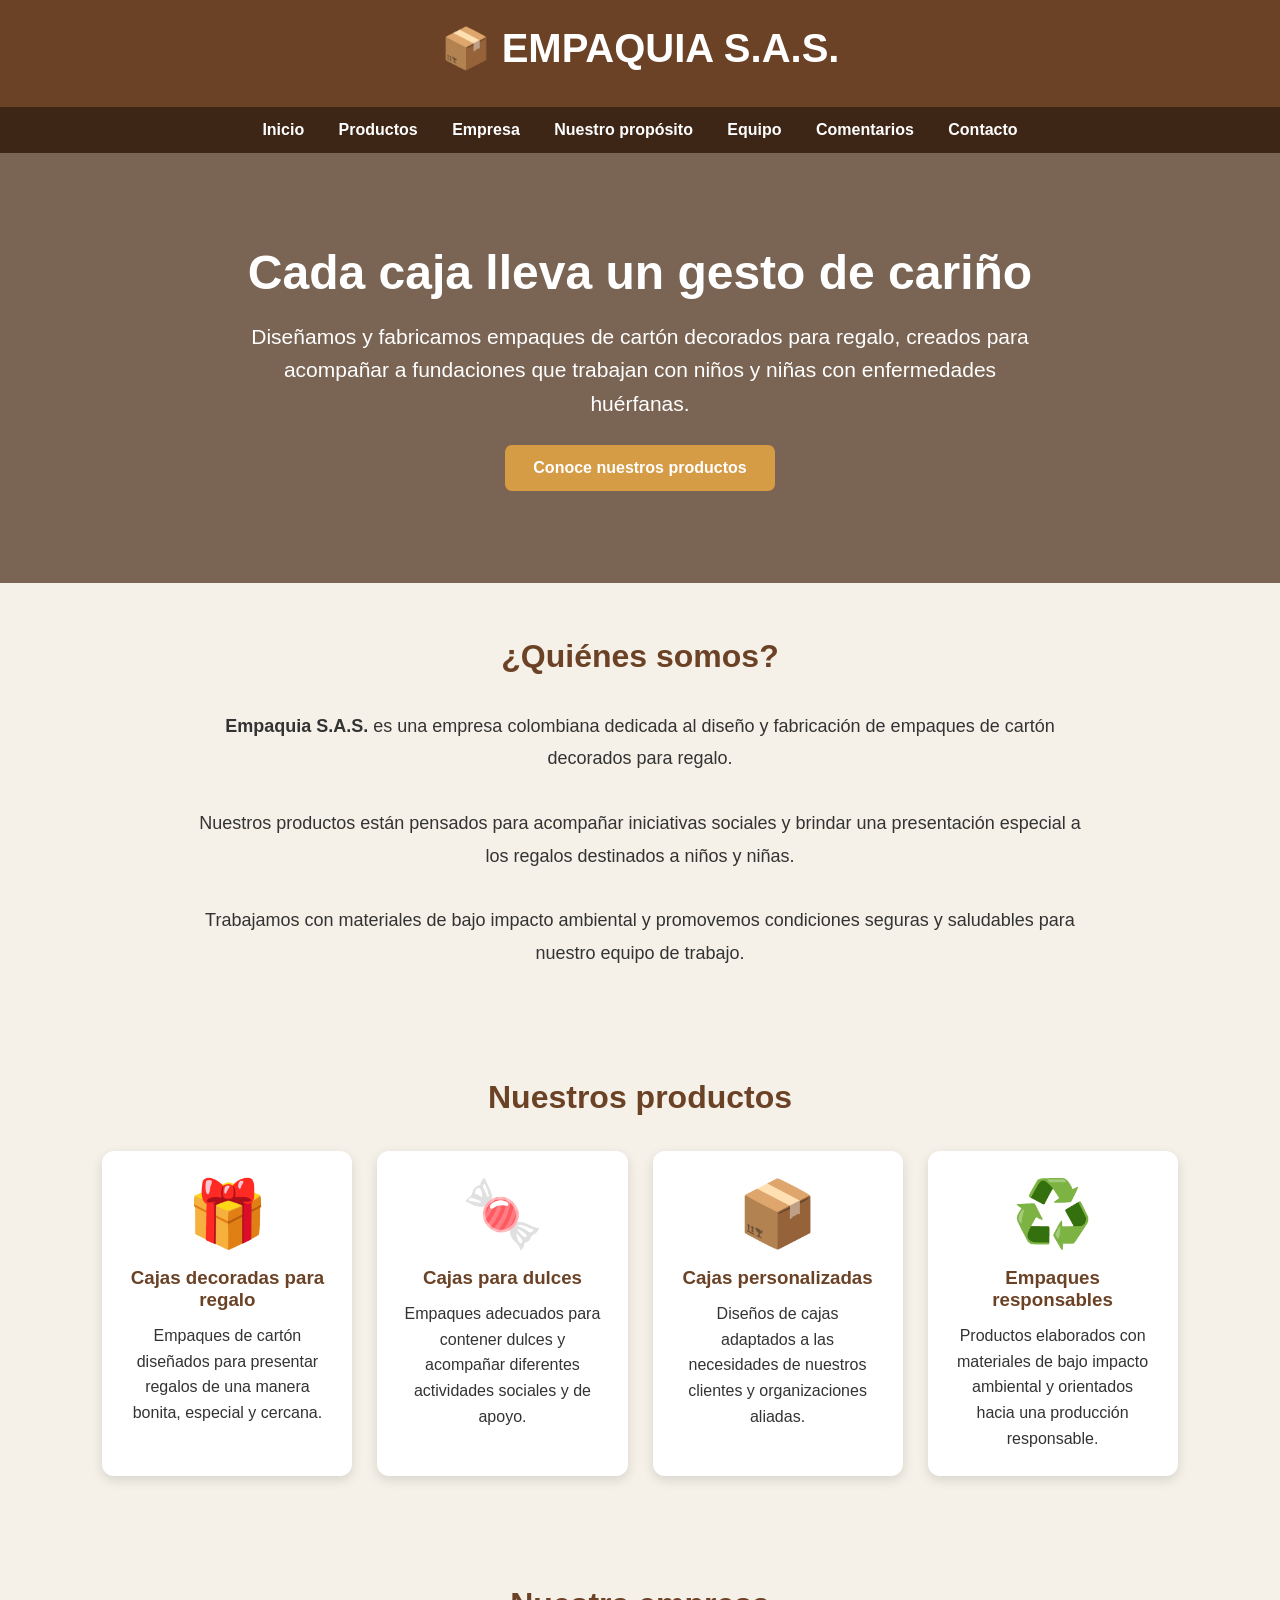
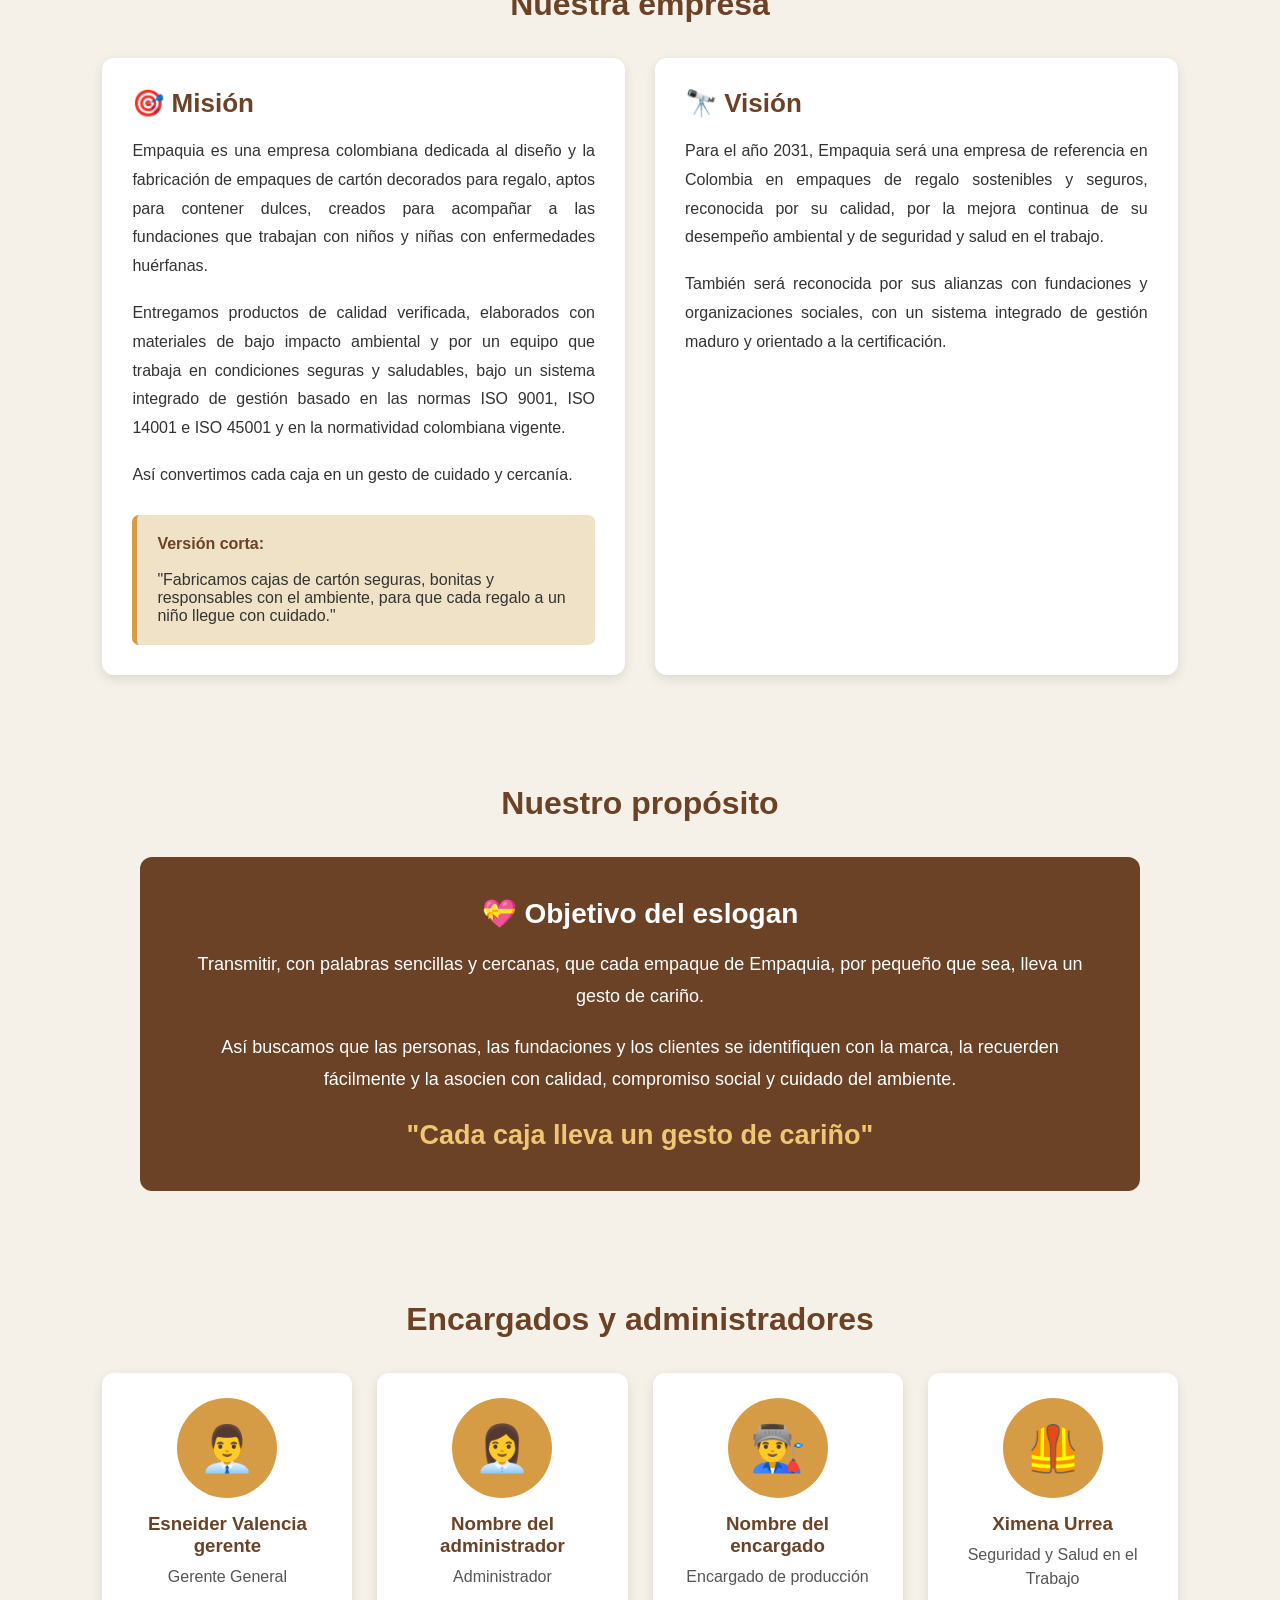
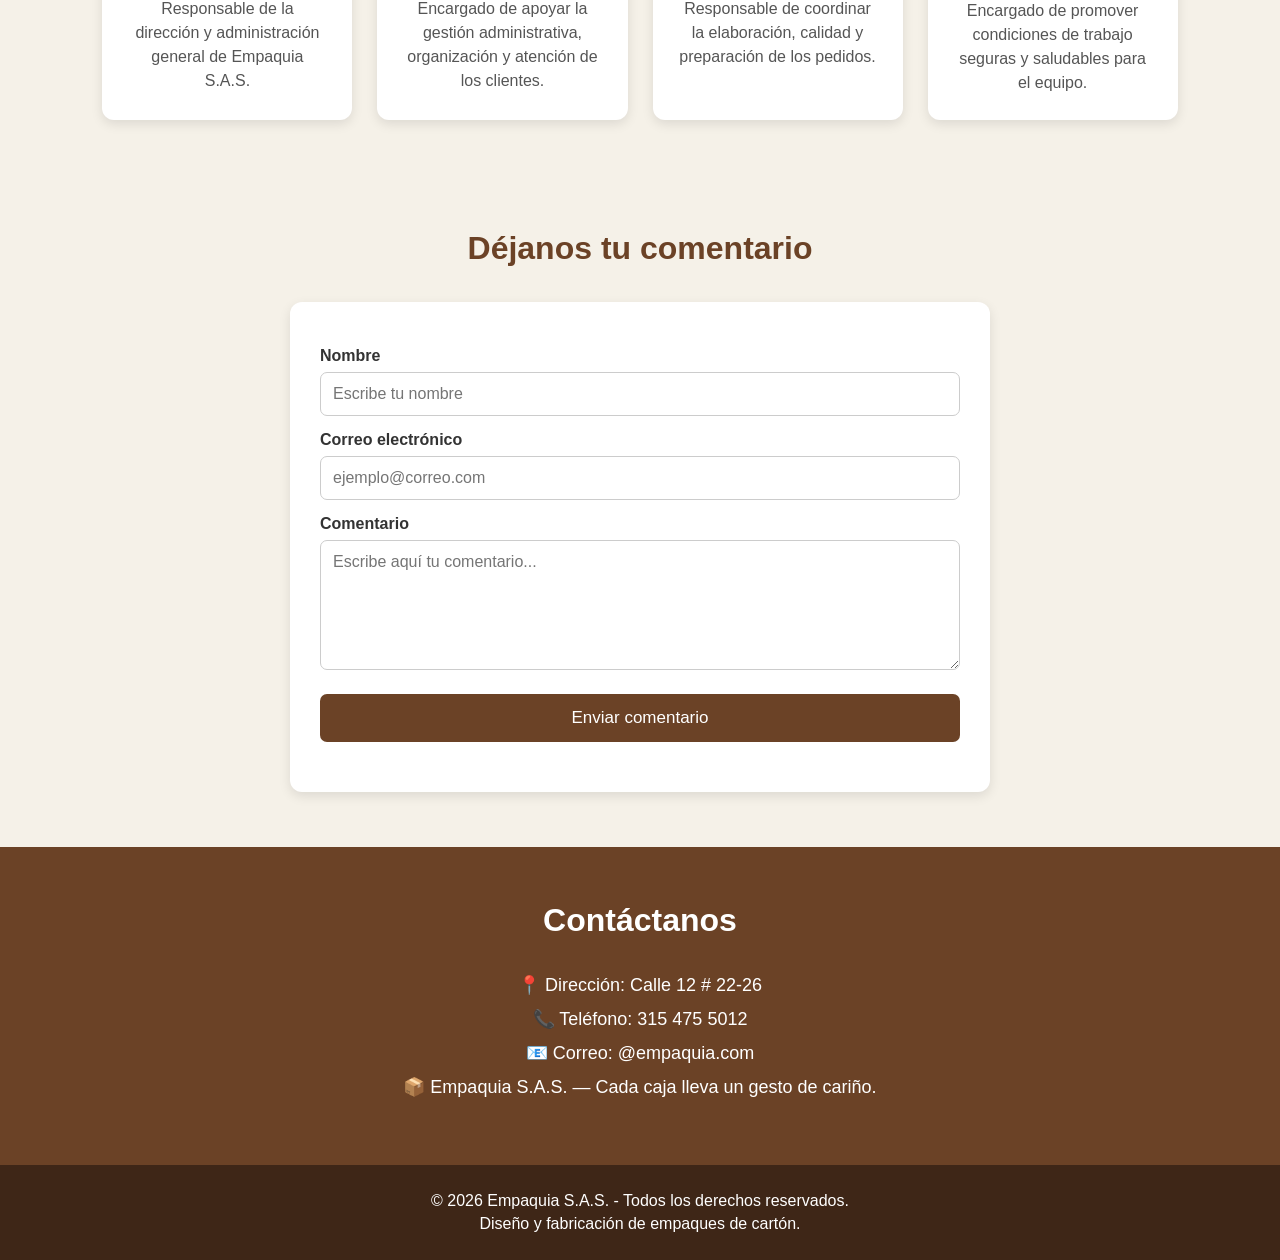
==== index.html @ acd34035 "Update index.html" ====
<!DOCTYPE html>
<html lang="es">

<head>
    <meta charset="UTF-8">
    <meta name="viewport" content="width=device-width, initial-scale=1.0">
    <title>Empaquia S.A.S. | Cajas de Cartón</title>
    <link rel="stylesheet" href="styles.css">
</head>


<body>
    <header>

        <h1>📦 EMPAQUIA S.A.S.</h1>

        <p>
            
        </p>

    </header>

    <nav>

        <a href="#inicio">Inicio</a>

        <a href="#productos">Productos</a>

        <a href="#empresa">Empresa</a>

        <a href="#eslogan">Nuestro propósito</a>

        <a href="#personal">Equipo</a>

        <a href="#comentarios">Comentarios</a>

        <a href="#contacto">Contacto</a>

    </nav>

    <section class="banner" id="inicio">

        <div>

            <h2>
                Cada caja lleva un gesto de cariño
            </h2>

            <p>
                Diseñamos y fabricamos empaques de cartón
                decorados para regalo, creados para acompañar
                a fundaciones que trabajan con niños y niñas
                con enfermedades huérfanas.
            </p>

            <a href="#productos" class="boton">
                Conoce nuestros productos
            </a>

        </div>

    </section>


    <section>

        <h2>¿Quiénes somos?</h2>

        <div class="presentacion">

            <p>
                <strong>Empaquia S.A.S.</strong> es una empresa
                colombiana dedicada al diseño y fabricación de
                empaques de cartón decorados para regalo.
            </p>

            <br>

            <p>
                Nuestros productos están pensados para acompañar
                iniciativas sociales y brindar una presentación
                especial a los regalos destinados a niños y niñas.
            </p>

            <br>

            <p>
                Trabajamos con materiales de bajo impacto ambiental
                y promovemos condiciones seguras y saludables para
                nuestro equipo de trabajo.
            </p>

        </div>

    </section>


    <section id="productos">

        <h2>Nuestros productos</h2>

        <div class="productos">


            <div class="producto">

                <div class="icono">🎁</div>

                <h3>
                    Cajas decoradas para regalo
                </h3>

                <p>
                    Empaques de cartón diseñados para presentar
                    regalos de una manera bonita, especial y cercana.
                </p>

            </div>


            <div class="producto">

                <div class="icono">🍬</div>

                <h3>
                    Cajas para dulces
                </h3>

                <p>
                    Empaques adecuados para contener dulces
                    y acompañar diferentes actividades sociales
                    y de apoyo.
                </p>

            </div>


            <div class="producto">

                <div class="icono">📦</div>

                <h3>
                    Cajas personalizadas
                </h3>

                <p>
                    Diseños de cajas adaptados a las necesidades
                    de nuestros clientes y organizaciones aliadas.
                </p>

            </div>


            <div class="producto">

                <div class="icono">♻️</div>

                <h3>
                    Empaques responsables
                </h3>

                <p>
                    Productos elaborados con materiales de bajo
                    impacto ambiental y orientados hacia una
                    producción responsable.
                </p>

            </div>


        </div>

    </section>


    <section id="empresa">

        <h2>
            Nuestra empresa
        </h2>


        <div class="empresa">


            <!-- MISIÓN -->

            <div class="tarjeta">

                <h3>
                    🎯 Misión
                </h3>

                <p>
                    Empaquia es una empresa colombiana dedicada al
                    diseño y la fabricación de empaques de cartón
                    decorados para regalo, aptos para contener dulces,
                    creados para acompañar a las fundaciones que
                    trabajan con niños y niñas con enfermedades
                    huérfanas.
                </p>

                <br>

                <p>
                    Entregamos productos de calidad verificada,
                    elaborados con materiales de bajo impacto ambiental
                    y por un equipo que trabaja en condiciones seguras
                    y saludables, bajo un sistema integrado de gestión
                    basado en las normas ISO 9001, ISO 14001 e ISO 45001
                    y en la normatividad colombiana vigente.
                </p>

                <br>

                <p>
                    Así convertimos cada caja en un gesto de cuidado
                    y cercanía.
                </p>


                <div class="mision-corta">

                    <strong>
                        Versión corta:
                    </strong>

                    <br><br>

                    "Fabricamos cajas de cartón seguras, bonitas y
                    responsables con el ambiente, para que cada regalo
                    a un niño llegue con cuidado."

                </div>

            </div>


            <!-- VISIÓN -->

            <div class="tarjeta">

                <h3>
                    🔭 Visión
                </h3>

                <p>
                    Para el año 2031, Empaquia será una empresa de
                    referencia en Colombia en empaques de regalo
                    sostenibles y seguros, reconocida por su calidad,
                    por la mejora continua de su desempeño ambiental
                    y de seguridad y salud en el trabajo.
                </p>

                <br>

                <p>
                    También será reconocida por sus alianzas con
                    fundaciones y organizaciones sociales, con un
                    sistema integrado de gestión maduro y orientado
                    a la certificación.
                </p>

            </div>


        </div>

    </section>


    <section id="eslogan">

        <h2>
            Nuestro propósito
        </h2>

        <div class="eslogan">

            <h3>
                💝 Objetivo del eslogan
            </h3>

            <p>
                Transmitir, con palabras sencillas y cercanas,
                que cada empaque de Empaquia, por pequeño que sea,
                lleva un gesto de cariño.
            </p>

            <br>

            <p>
                Así buscamos que las personas, las fundaciones y
                los clientes se identifiquen con la marca, la
                recuerden fácilmente y la asocien con calidad,
                compromiso social y cuidado del ambiente.
            </p>

            <div class="frase-eslogan">

                "Cada caja lleva un gesto de cariño"

            </div>

        </div>

    </section>


    <section id="personal">

        <h2>
            Encargados y administradores
        </h2>

        <div class="personal">


            <div class="persona">

                <div class="foto">
                    👨‍💼
                </div>

                <h3>
                    Esneider Valencia gerente
                </h3>

                <p>
                    Gerente General
                </p>

                <p>
                    Responsable de la dirección y administración
                    general de Empaquia S.A.S.
                </p>

            </div>


            <div class="persona">

                <div class="foto">
                    👩‍💼
                </div>

                <h3>
                    Nombre del administrador
                </h3>

                <p>
                    Administrador
                </p>

                <p>
                    Encargado de apoyar la gestión administrativa,
                    organización y atención de los clientes.
                </p>

            </div>


            <div class="persona">

                <div class="foto">
                    👨‍🏭
                </div>

                <h3>
                    Nombre del encargado
                </h3>

                <p>
                    Encargado de producción
                </p>

                <p>
                    Responsable de coordinar la elaboración,
                    calidad y preparación de los pedidos.
                </p>

            </div>


            <div class="persona">

                <div class="foto">
                    🦺
                </div>

                <h3>
                    Ximena Urrea
                </h3>

                <p>
                    Seguridad y Salud en el Trabajo
                </p>

                <p>
                    Encargado de promover condiciones de trabajo
                    seguras y saludables para el equipo.
                </p>

            </div>


        </div>

    </section>


    <section id="comentarios">

        <h2>
            Déjanos tu comentario
        </h2>

        <div class="comentarios">

            <form id="formComentario">

                <label for="nombre">
                    Nombre
                </label>

                <input
                    type="text"
                    id="nombre"
                    placeholder="Escribe tu nombre"
                    required
                >


                <label for="correo">
                    Correo electrónico
                </label>

                <input
                    type="email"
                    id="correo"
                    placeholder="ejemplo@correo.com"
                    required
                >


                <label for="comentario">
                    Comentario
                </label>

                <textarea
                    id="comentario"
                    placeholder="Escribe aquí tu comentario..."
                    required
                ></textarea>


                <button type="submit">
                    Enviar comentario
                </button>


                <div id="mensaje"></div>

            </form>

        </div>

    </section>

    <section class="contacto" id="contacto">

        <h2>
            Contáctanos
        </h2>

        <p>
            📍 Dirección: Calle 12 # 22-26
        </p>

        <p>
            📞 Teléfono: 315 475 5012
        </p>

        <p>
            📧 Correo: @empaquia.com
        </p>

        <p>
            📦 Empaquia S.A.S. — Cada caja lleva un gesto de cariño.
        </p>

    </section>


    <footer>

        <p>
            © 2026 Empaquia S.A.S. - Todos los derechos reservados.
        </p>

        <p>
            Diseño y fabricación de empaques de cartón.
        </p>

    </footer>


    <script src="scripts.js">
    </script>

</body>

</html>
---- styles.css ----
* {
            margin: 0;
            padding: 0;
            box-sizing: border-box;
            font-family: Arial, sans-serif;
        }

        body {
            background-color: #f5f1e8;
            color: #333;
        }

        header {
            background-color: #6b4226;
            color: white;
            padding: 25px;
            text-align: center;
        }

        header h1 {
            font-size: 40px;
            margin-bottom: 10px;
        }

        header p {
            font-size: 18px;
        }

        nav {
            background-color: #3e2617;
            padding: 14px;
            text-align: center;
            position: sticky;
            top: 0;
            z-index: 10;
        }

        nav a {
            color: white;
            text-decoration: none;
            margin: 0 15px;
            font-weight: bold;
            transition: all 0.2s ease;
        }

        nav a:hover {
            color: #f0c674;
            transform: scale(1.1);
        }

        .banner {
            background: linear-gradient(
                rgba(70, 40, 20, 0.70),
                rgba(70, 40, 20, 0.70)
            ),
            url("https://images.unsplash.com/photo-1586528116311-ad8dd3c8310d?auto=format&fit=crop&w=1600&q=80");

            background-size: cover;
            background-position: center;

            min-height: 430px;

            display: flex;
            align-items: center;
            justify-content: center;

            text-align: center;
            color: white;
            padding: 30px;
        }

        .banner h2 {
            font-size: 48px;
            margin-bottom: 20px;
            color: white;
        }

        .banner p {
            font-size: 21px;
            max-width: 800px;
            margin: auto;
            line-height: 1.6;
        }

        .boton {
            display: inline-block;
            margin-top: 25px;
            padding: 14px 28px;
            background-color: #d69b45;
            color: white;
            text-decoration: none;
            border-radius: 7px;
            font-weight: bold;
            transition: transform 0.2s ease;
        }

        .boton:hover {
            background-color: #b67b2e;
            transform: scale(1.1);
        }

        section {
            padding: 55px 8%;
        }

        section h2 {
            text-align: center;
            color: #6b4226;
            font-size: 32px;
            margin-bottom: 35px;
        }

        .presentacion {
            text-align: center;
            max-width: 900px;
            margin: auto;
            line-height: 1.8;
            font-size: 18px;
        }

        /* PRODUCTOS */

        .productos {
            display: grid;
            grid-template-columns: repeat(auto-fit, minmax(230px, 1fr));
            gap: 25px;
        }

        .producto {
            background-color: white;
            padding: 25px;
            border-radius: 12px;
            text-align: center;
            box-shadow: 0 4px 12px rgba(0,0,0,0.12);
            transition: transform 0.3s ease;
        }

        .producto:hover {
            transform: scale(1.1);
        }

        .producto .icono {
            font-size: 65px;
            margin-bottom: 15px;
        }

        .producto h3 {
            color: #6b4226;
            margin-bottom: 12px;
        }

        .producto p {
            line-height: 1.6;
        }

        /* MISIÓN Y VISIÓN */

        .empresa {
            display: grid;
            grid-template-columns: 1fr 1fr;
            gap: 30px;
        }

        .tarjeta {
            background-color: white;
            padding: 30px;
            border-radius: 12px;
            box-shadow: 0 4px 12px rgba(0,0,0,0.10);
            transition: transform 0.3s ease;
        }

        .tarjeta:hover {
            transform: scale(1.05);
        }

        .tarjeta h3 {
            color: #6b4226;
            margin-bottom: 18px;
            font-size: 26px;
        }

        .tarjeta p {
            line-height: 1.8;
            text-align: justify;
        }

        .mision-corta {
            margin-top: 25px;
            background-color: #f0e2c6;
            padding: 20px;
            border-left: 5px solid #d69b45;
            border-radius: 7px;
        }

        .mision-corta strong {
            color: #6b4226;
        }

        /* OBJETIVO DEL ESLOGAN */

        .eslogan {
            background-color: #6b4226;
            color: white;
            padding: 40px;
            border-radius: 12px;
            max-width: 1000px;
            margin: auto;
            text-align: center;
        }

        .eslogan h3 {
            font-size: 28px;
            margin-bottom: 18px;
        }

        .eslogan p {
            line-height: 1.8;
            font-size: 18px;
        }

        .frase-eslogan {
            margin-top: 25px;
            font-size: 27px;
            font-weight: bold;
            color: #f0c674;
        }

        /* EQUIPO */

        .personal {
            display: grid;
            grid-template-columns: repeat(auto-fit, minmax(230px, 1fr));
            gap: 25px;
        }

        .persona {
            background-color: white;
            padding: 25px;
            text-align: center;
            border-radius: 12px;
            box-shadow: 0 4px 12px rgba(0,0,0,0.10);
            transition: transform 0.2s ease;
        }

        .persona:hover {
            transform: scale(1.1);
        }

        .foto {
            width: 100px;
            height: 100px;
            background-color: #d69b45;
            border-radius: 50%;
            margin: auto;

            display: flex;
            justify-content: center;
            align-items: center;

            font-size: 45px;
        }

        .persona h3 {
            margin-top: 15px;
            color: #6b4226;
        }

        .persona p {
            margin-top: 8px;
            color: #555;
            line-height: 1.5;
        }

        /* COMENTARIOS */

        .comentarios {
            max-width: 700px;
            margin: auto;
        }

        form {
            background-color: white;
            padding: 30px;
            border-radius: 12px;
            box-shadow: 0 4px 12px rgba(0,0,0,0.10);
        }

        label {
            display: block;
            margin-top: 15px;
            margin-bottom: 7px;
            font-weight: bold;
            cursor: pointer;
        }

        input,
        textarea {
            width: 100%;
            padding: 12px;

            border: 1px solid #ccc;
            border-radius: 7px;

            font-size: 16px;
        }

        textarea {
            height: 130px;
            resize: vertical;
        }

        button {
            margin-top: 20px;
            width: 100%;
            padding: 14px;

            border: none;
            border-radius: 7px;

            background-color: #6b4226;
            color: white;

            font-size: 17px;
            cursor: pointer;
        }

        button:hover {
            background-color: #3e2617;
        }

        #mensaje {
            margin-top: 20px;
            text-align: center;
            font-weight: bold;
            color: #497a32;
        }

        /* CONTACTO */

        .contacto {
            background-color: #6b4226;
            color: white;
            text-align: center;
        }

        .contacto h2 {
            color: white;
        }

        .contacto p {
            margin: 12px;
            font-size: 18px;
        }

        /* FOOTER */

        footer {
            background-color: #3e2617;
            color: white;
            text-align: center;
            padding: 22px;
        }

        footer p {
            margin: 5px;
        }

        /* CELULARES */

        @media (max-width: 700px) {

            header h1 {
                font-size: 30px;
            }

            .banner h2 {
                font-size: 34px;
            }

            .empresa {
                grid-template-columns: 1fr;
            }

            nav a {
                display: inline-block;
                margin: 7px;
            }

            /* nav a:hover {
                transform: scale(1.1);
            } */

            .frase-eslogan {
                font-size: 22px;
            }
        }
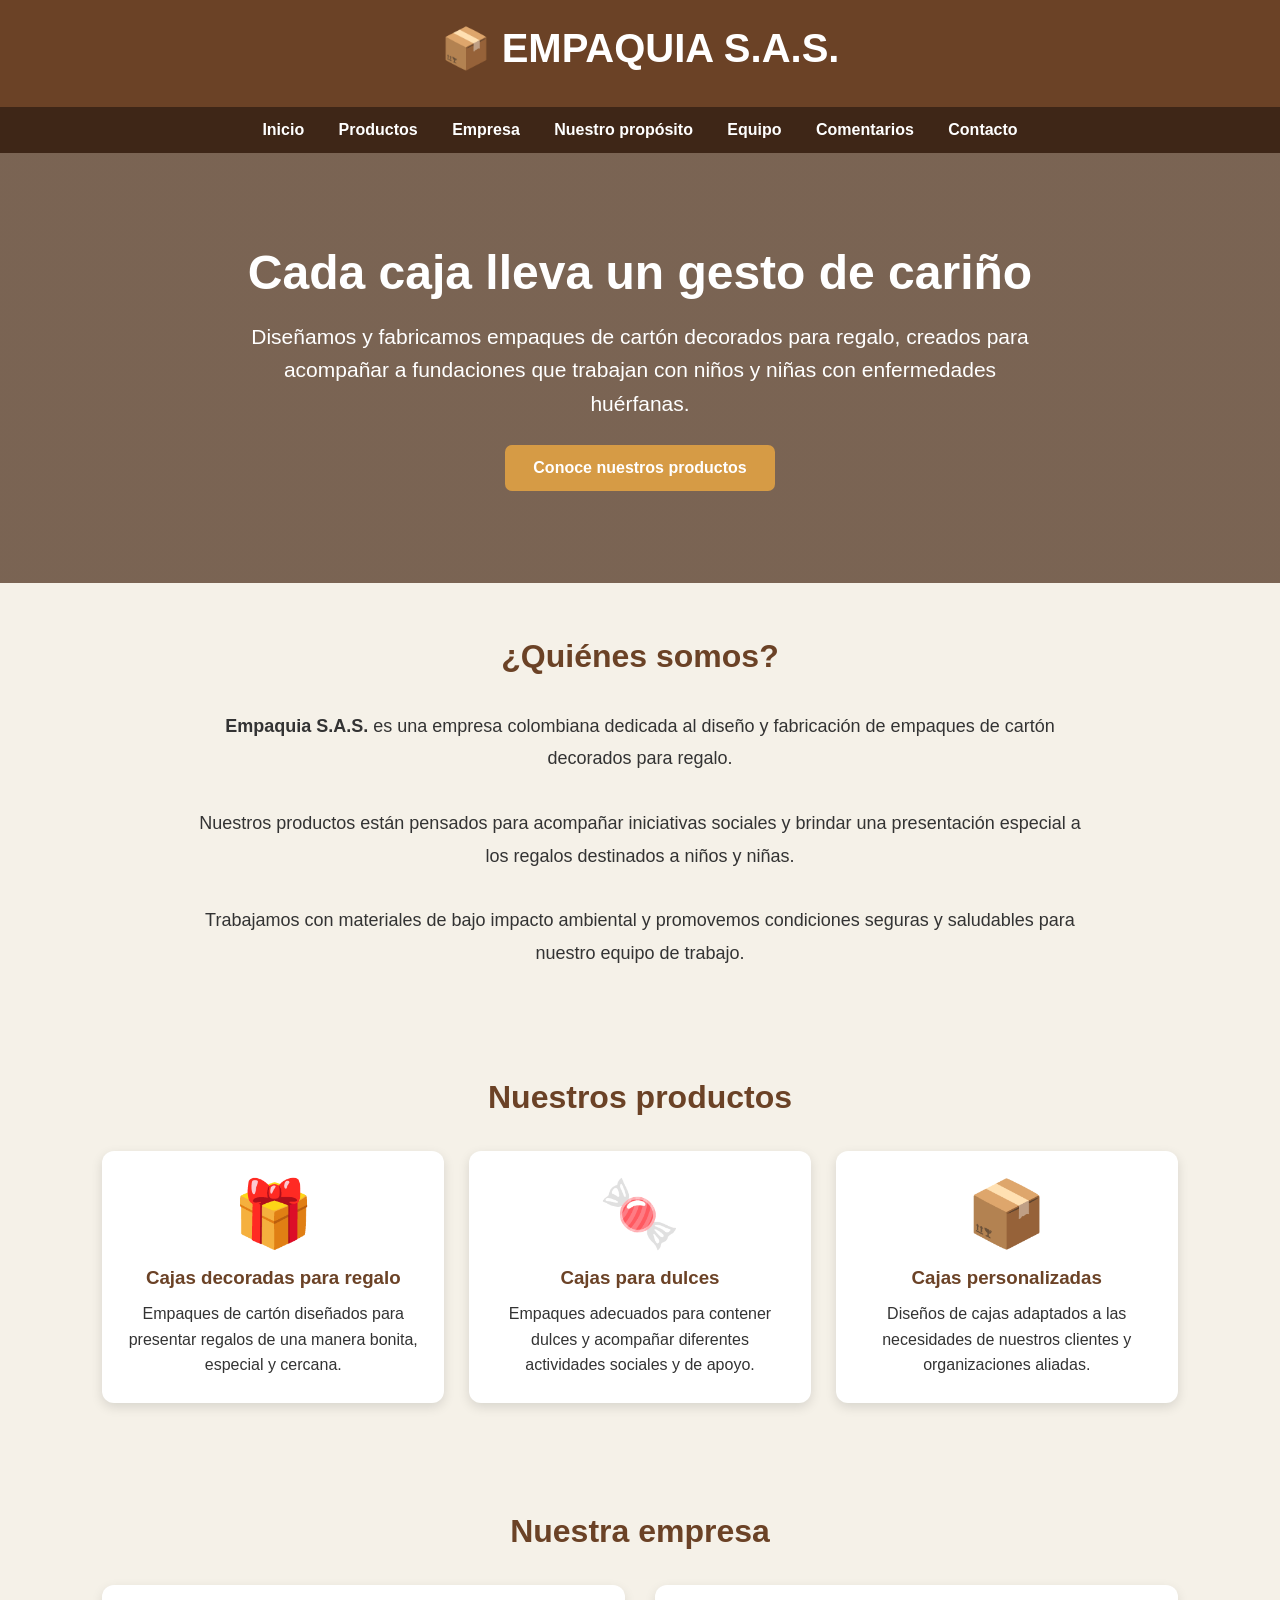
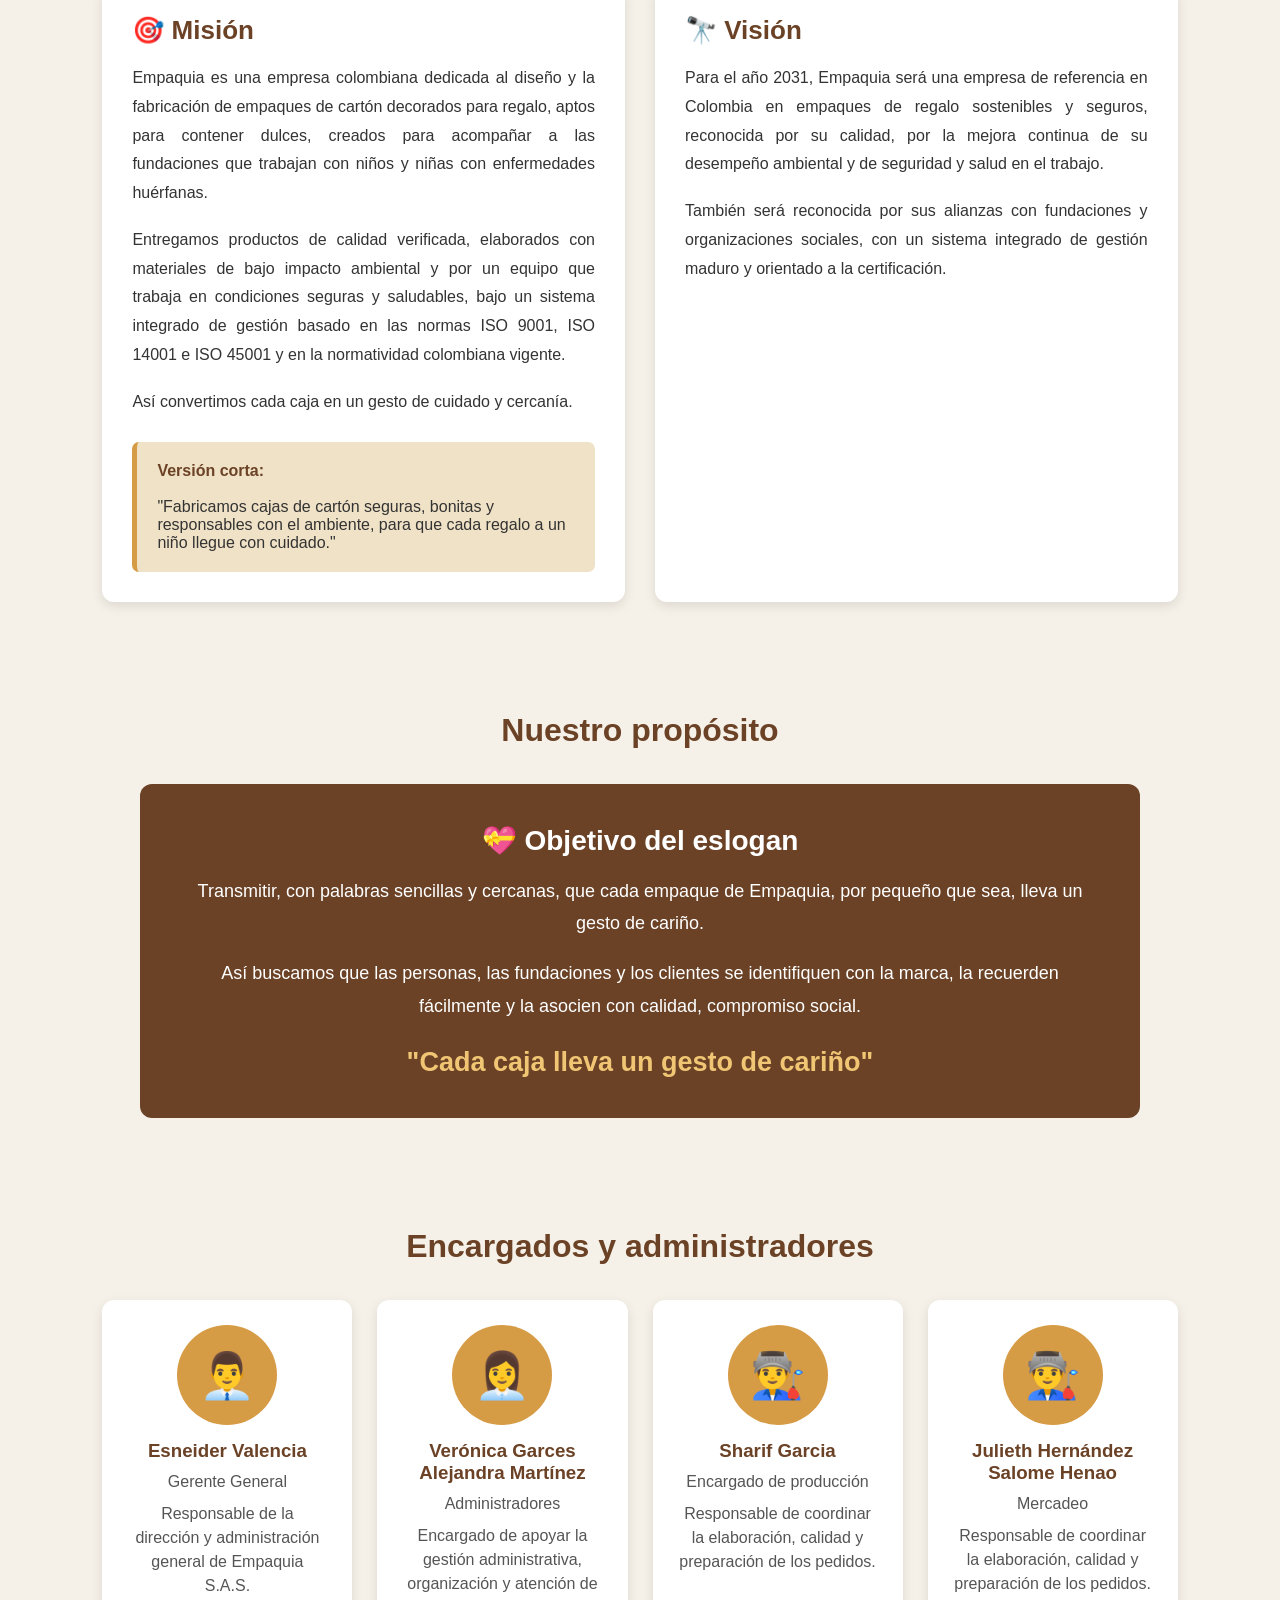
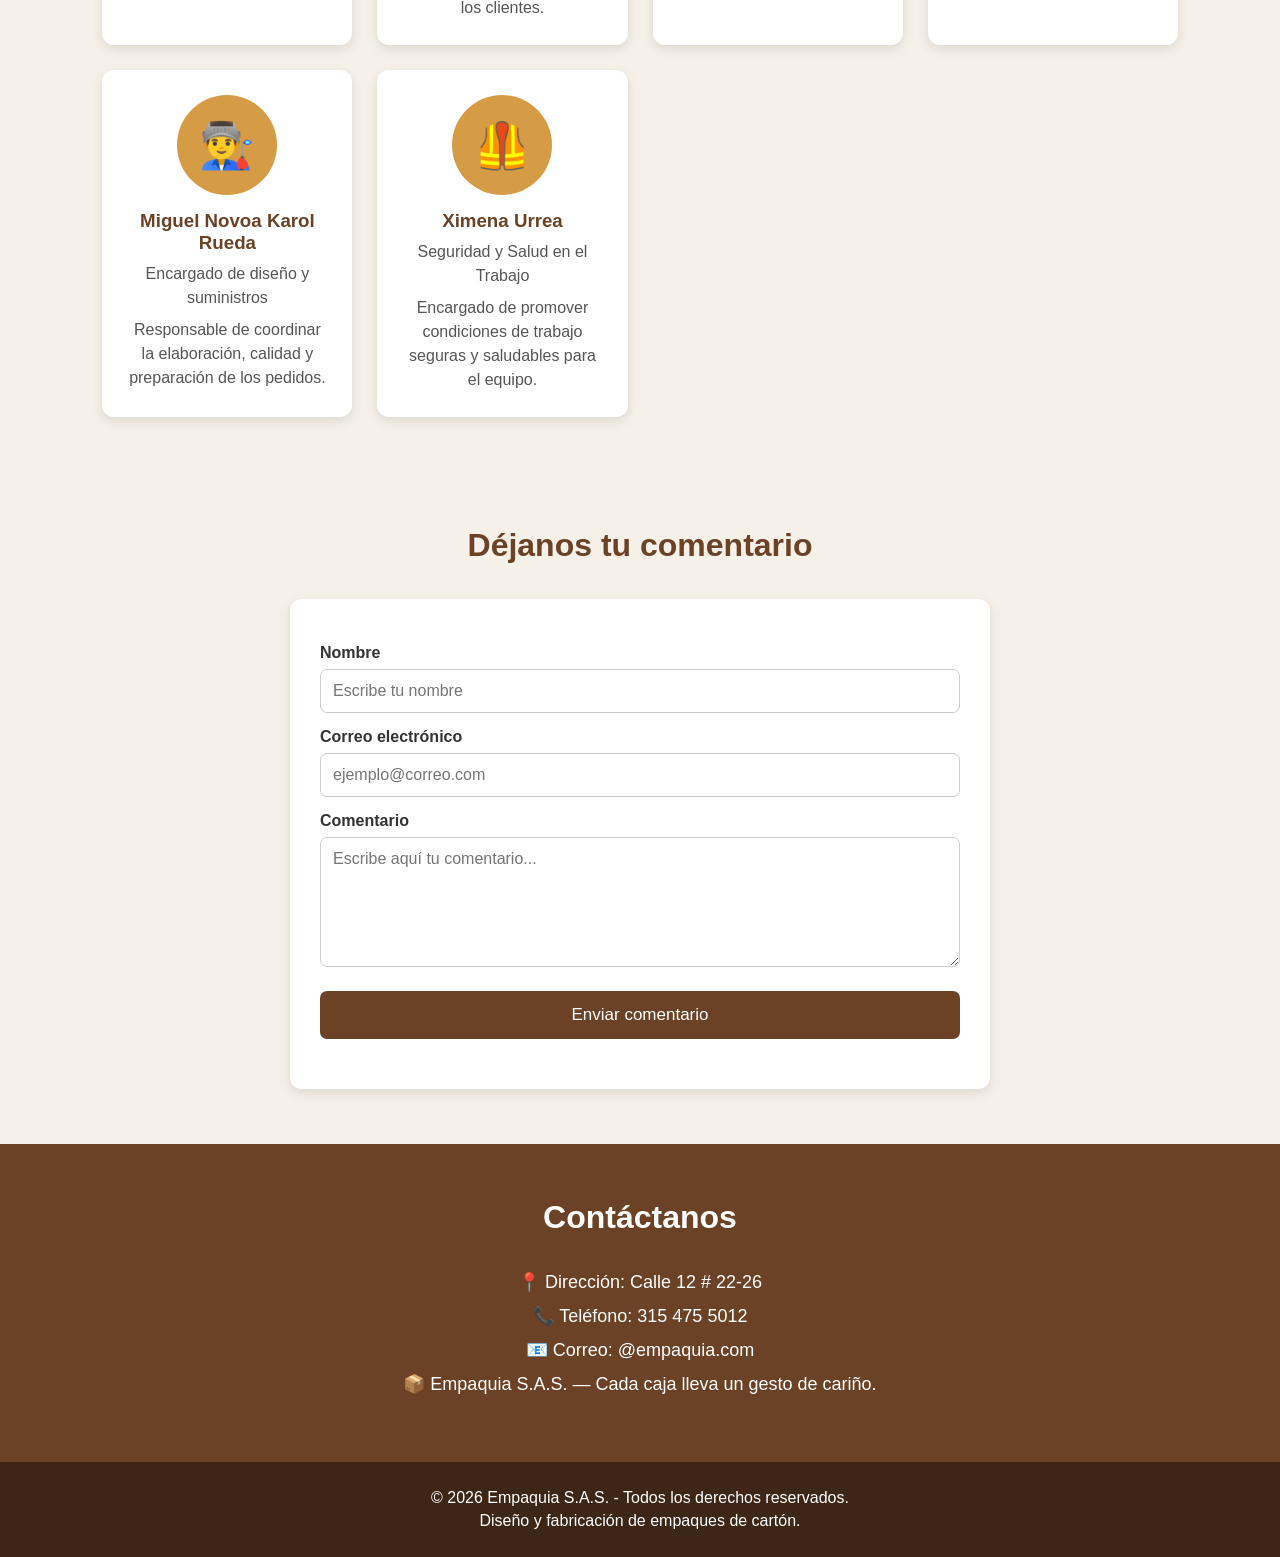
==== commit 8ea954cb: "Update index.html" ====
--- a/index.html
+++ b/index.html
@@ -150,24 +150,6 @@
 
             </div>
 
-
-            <div class="producto">
-
-                <div class="icono">♻️</div>
-
-                <h3>
-                    Empaques responsables
-                </h3>
-
-                <p>
-                    Productos elaborados con materiales de bajo
-                    impacto ambiental y orientados hacia una
-                    producción responsable.
-                </p>
-
-            </div>
-
-
         </div>
 
     </section>
@@ -293,7 +275,7 @@
                 Así buscamos que las personas, las fundaciones y
                 los clientes se identifiquen con la marca, la
                 recuerden fácilmente y la asocien con calidad,
-                compromiso social y cuidado del ambiente.
+                compromiso social.
             </p>
 
             <div class="frase-eslogan">
@@ -323,7 +305,7 @@
                 </div>
 
                 <h3>
-                    Esneider Valencia gerente
+                    Esneider Valencia
                 </h3>
 
                 <p>
@@ -345,11 +327,12 @@
                 </div>
 
                 <h3>
-                    Nombre del administrador
-                </h3>
-
-                <p>
-                    Administrador
+                    Verónica Garces
+                    Alejandra Martínez
+                </h3>
+
+                <p>
+                    Administradores
                 </p>
 
                 <p>
@@ -367,7 +350,7 @@
                 </div>
 
                 <h3>
-                    Nombre del encargado
+                    Sharif Garcia
                 </h3>
 
                 <p>
@@ -381,6 +364,49 @@
 
             </div>
 
+            <div class="persona">
+
+                <div class="foto">
+                    👨‍🏭
+                </div>
+
+                <h3>
+                    Julieth Hernández
+                    Salome Henao
+                </h3>
+
+                <p>
+                    Mercadeo
+                </p>
+
+                <p>
+                    Responsable de coordinar la elaboración,
+                    calidad y preparación de los pedidos.
+                </p>
+
+            </div>
+
+            <div class="persona">
+
+                <div class="foto">
+                    👨‍🏭
+                </div>
+
+                <h3>
+                    Miguel Novoa
+                    Karol Rueda
+                </h3>
+
+                <p>
+                    Encargado de diseño y suministros 
+                </p>
+
+                <p>
+                    Responsable de coordinar la elaboración,
+                    calidad y preparación de los pedidos.
+                </p>
+
+            </div>
 
             <div class="persona">
 
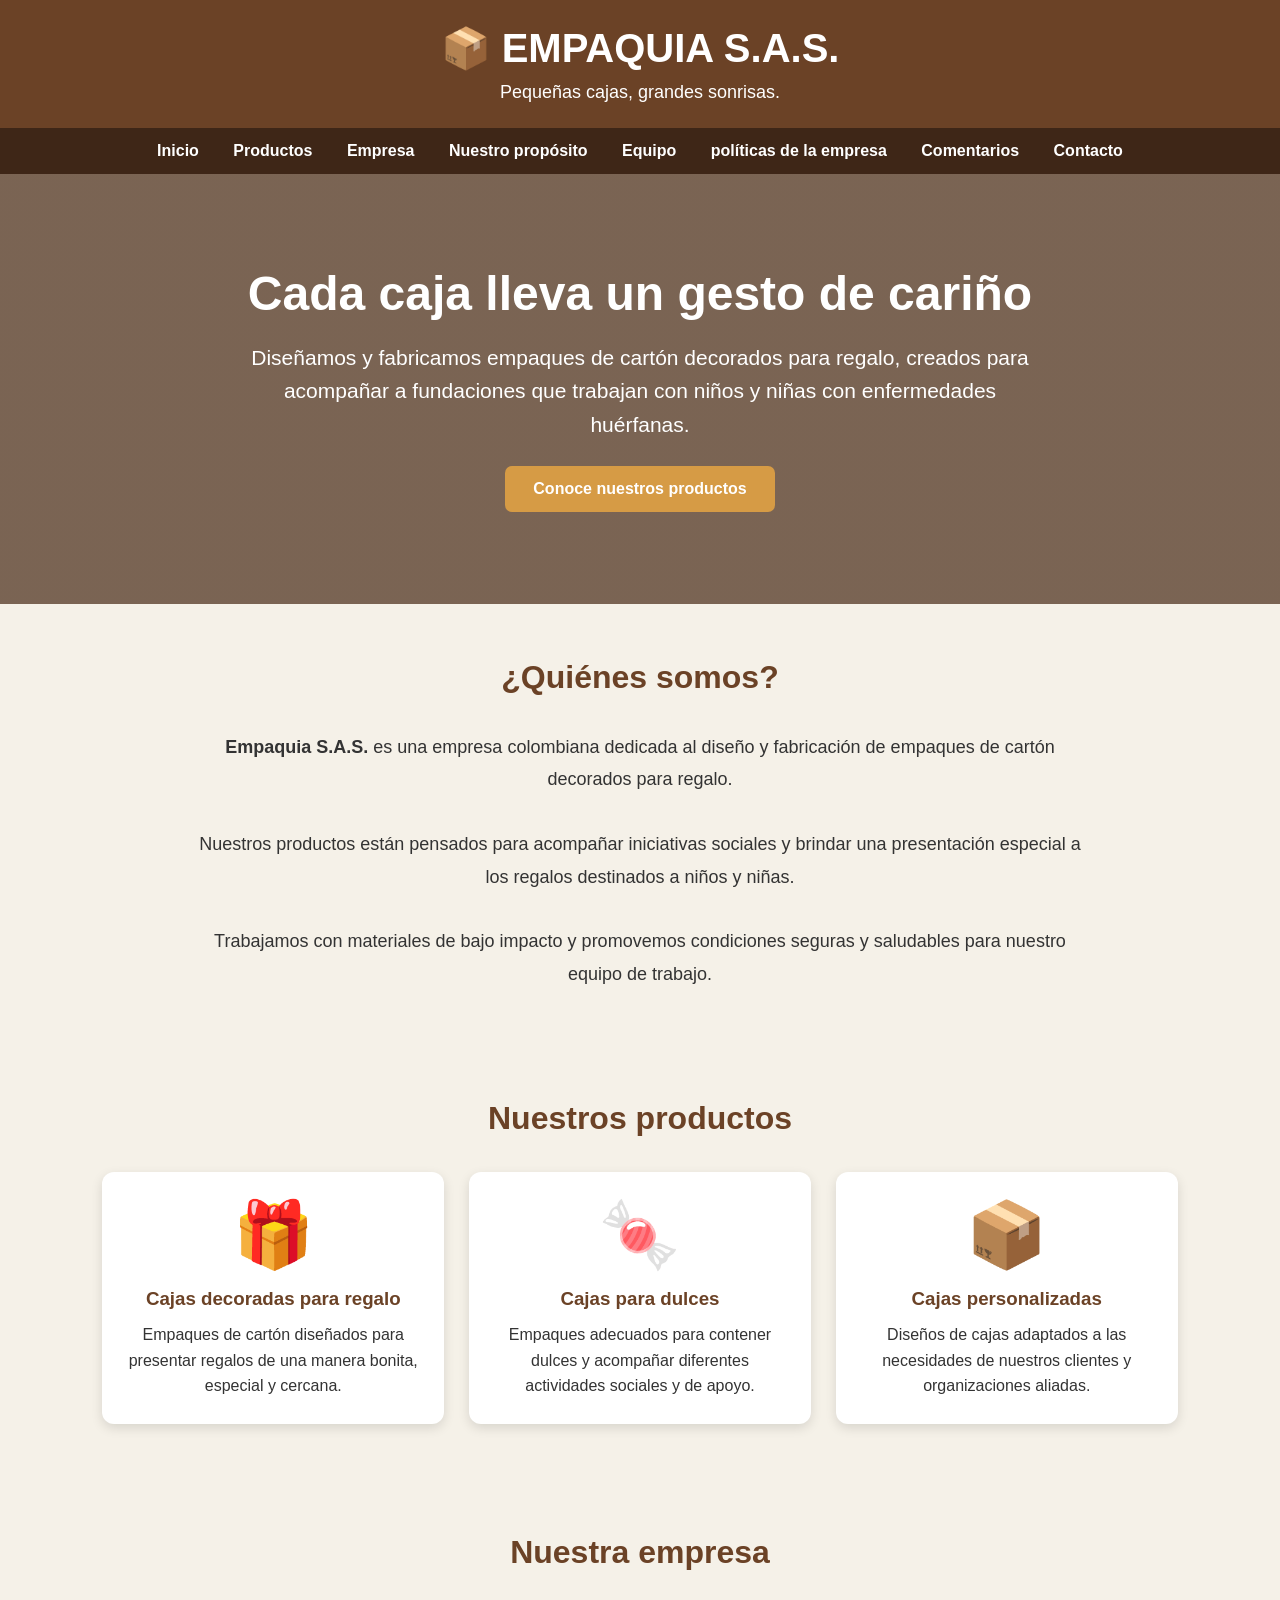
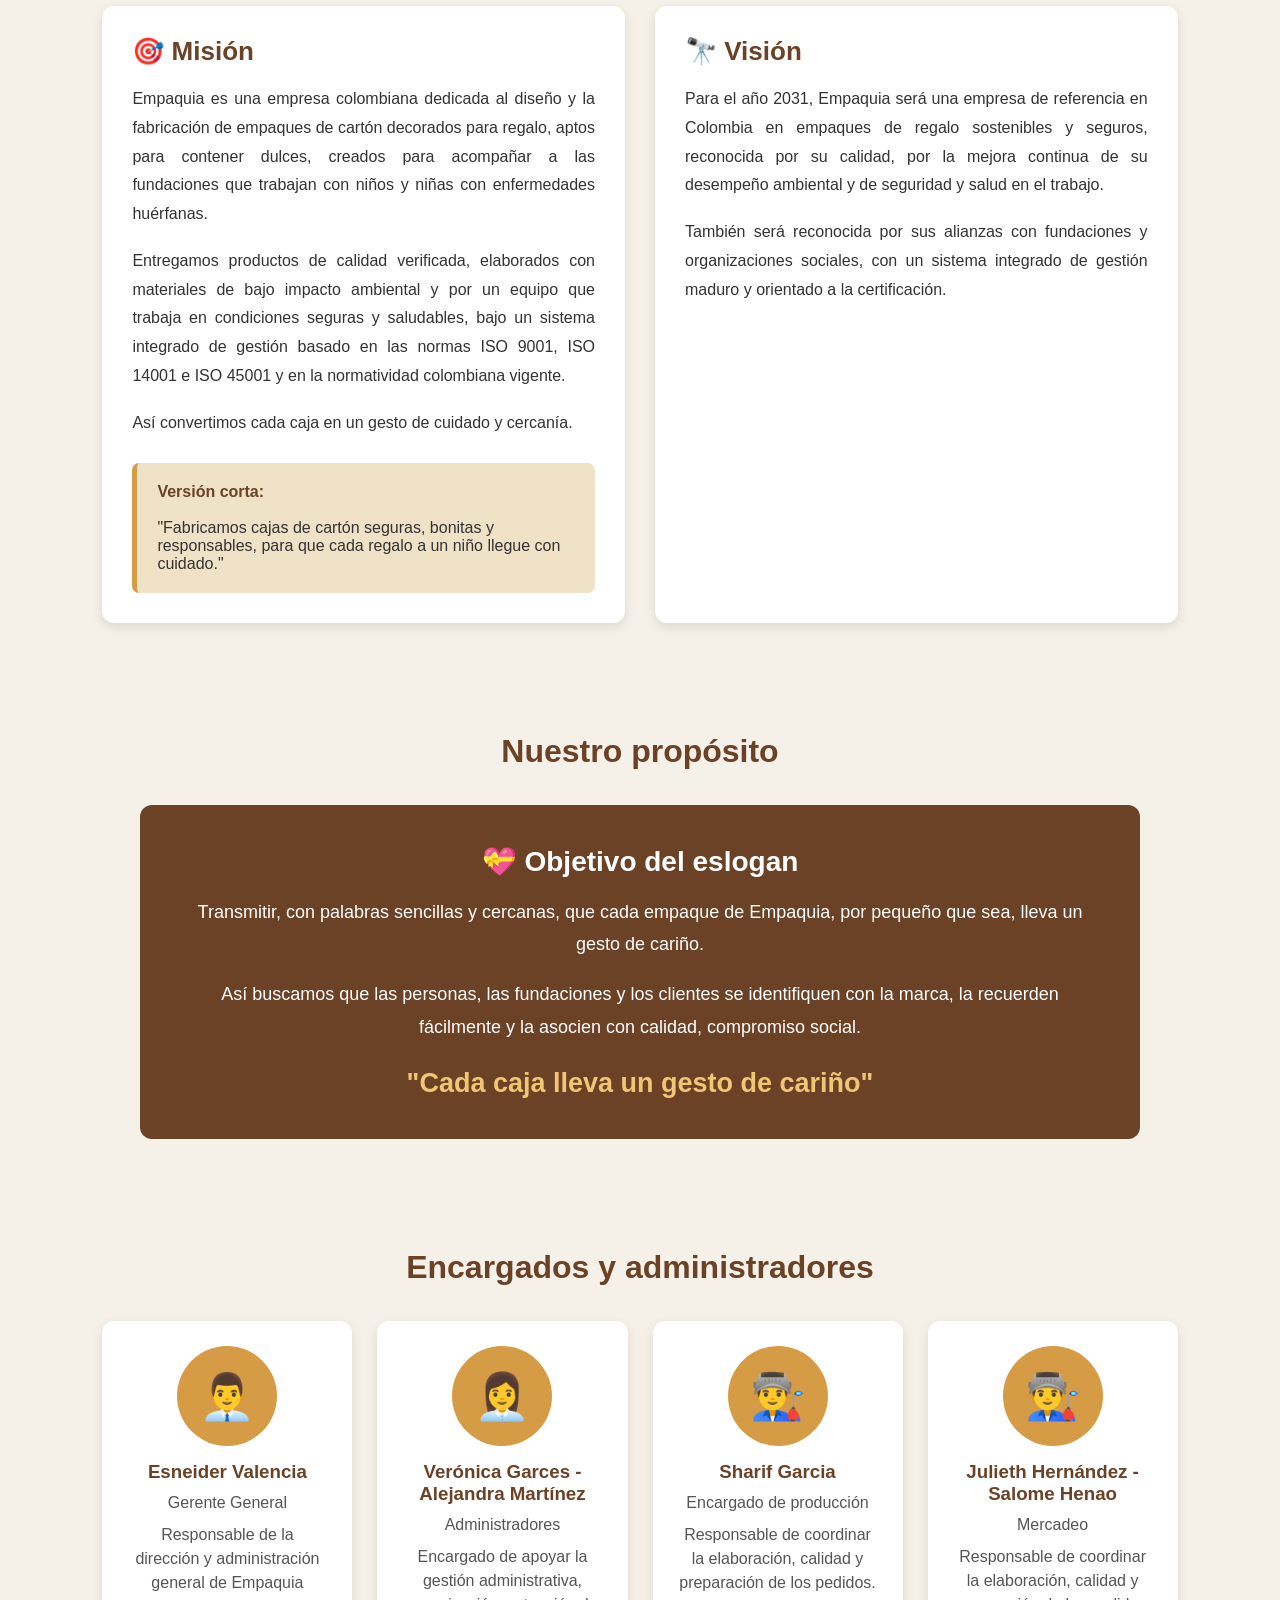
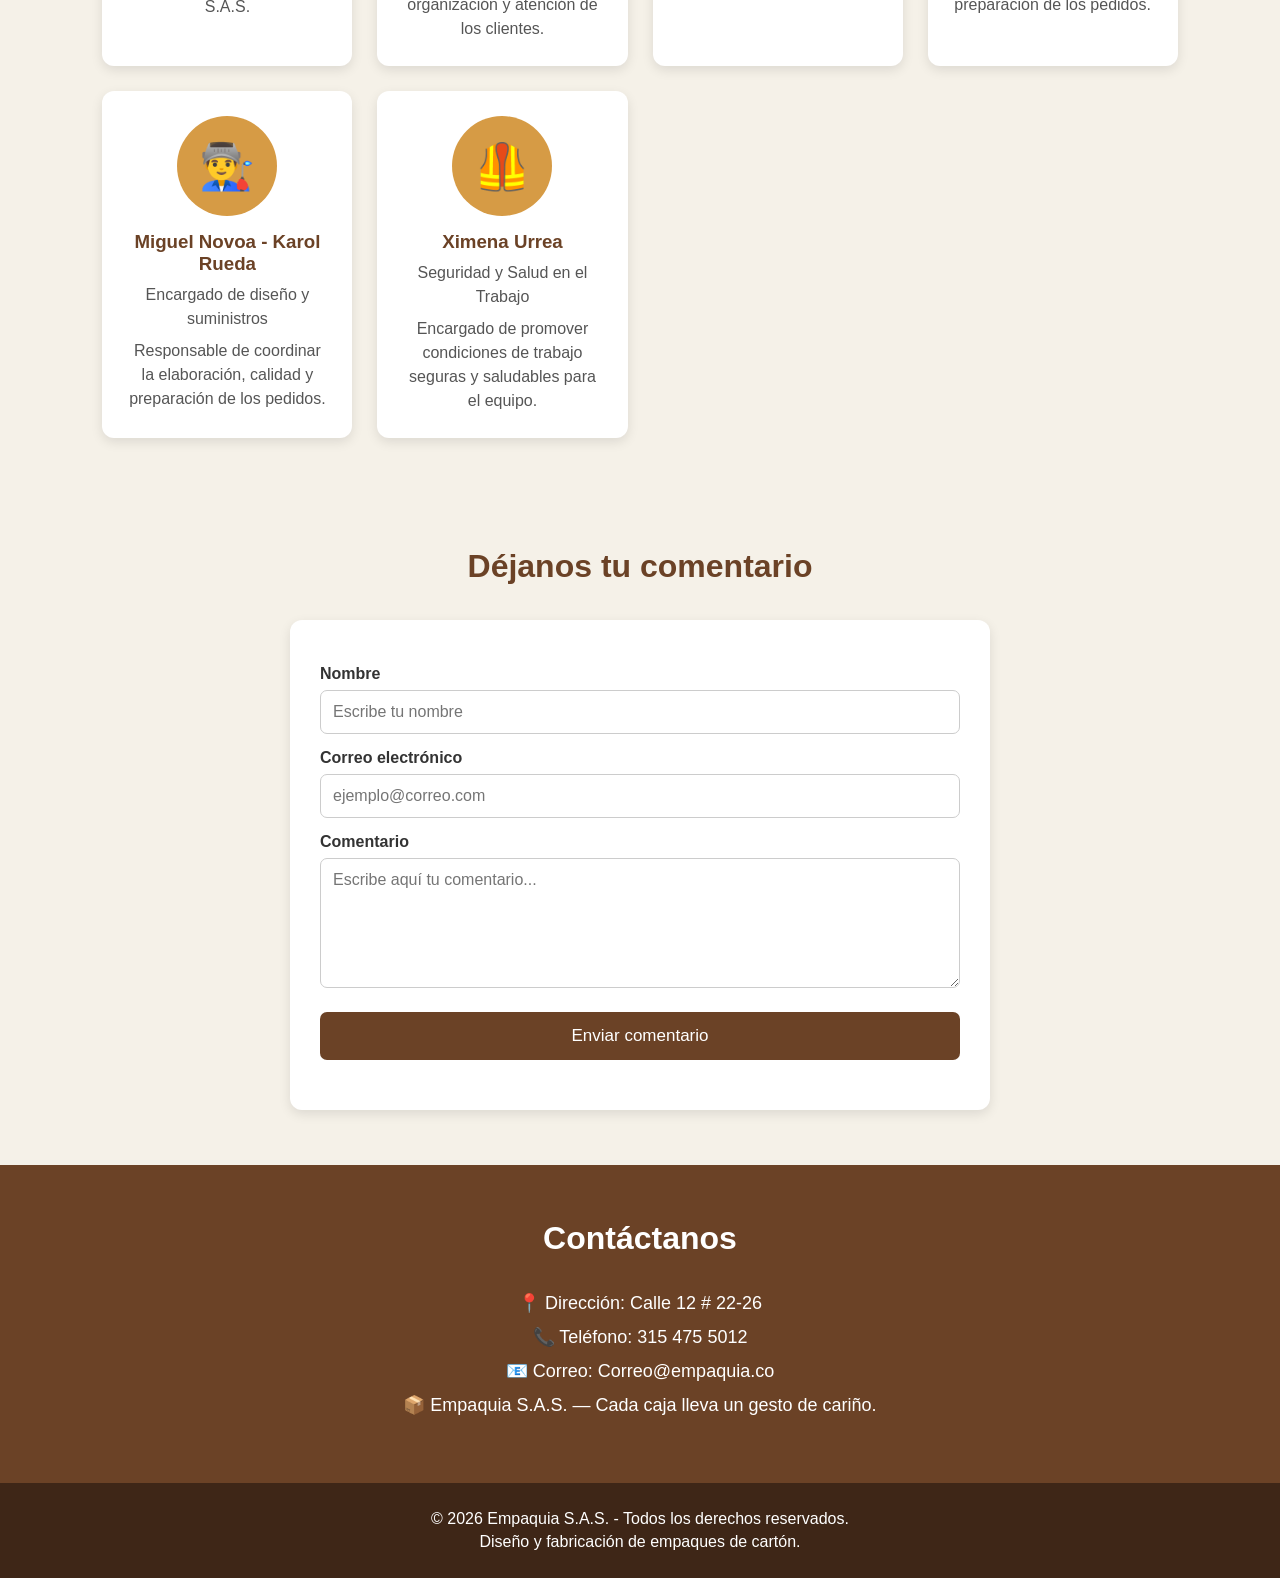
==== commit c4e19df4: "Update index.html" ====
--- a/index.html
+++ b/index.html
@@ -15,7 +15,7 @@
         <h1>📦 EMPAQUIA S.A.S.</h1>
 
         <p>
-            
+            Pequeñas cajas, grandes sonrisas.
         </p>
 
     </header>
@@ -31,6 +31,8 @@
         <a href="#eslogan">Nuestro propósito</a>
 
         <a href="#personal">Equipo</a>
+
+        <a href="#politicas">políticas de la empresa</a>
 
         <a href="#comentarios">Comentarios</a>
 
@@ -85,7 +87,7 @@
             <br>
 
             <p>
-                Trabajamos con materiales de bajo impacto ambiental
+                Trabajamos con materiales de bajo impacto
                 y promovemos condiciones seguras y saludables para
                 nuestro equipo de trabajo.
             </p>
@@ -210,7 +212,7 @@
                     <br><br>
 
                     "Fabricamos cajas de cartón seguras, bonitas y
-                    responsables con el ambiente, para que cada regalo
+                    responsables, para que cada regalo
                     a un niño llegue con cuidado."
 
                 </div>
@@ -327,7 +329,7 @@
                 </div>
 
                 <h3>
-                    Verónica Garces
+                    Verónica Garces -
                     Alejandra Martínez
                 </h3>
 
@@ -371,7 +373,7 @@
                 </div>
 
                 <h3>
-                    Julieth Hernández
+                    Julieth Hernández -
                     Salome Henao
                 </h3>
 
@@ -393,7 +395,7 @@
                 </div>
 
                 <h3>
-                    Miguel Novoa
+                    Miguel Novoa -
                     Karol Rueda
                 </h3>
 
@@ -508,7 +510,7 @@
         </p>
 
         <p>
-            📧 Correo: @empaquia.com
+            📧 Correo: Correo@empaquia.co
         </p>
 
         <p>
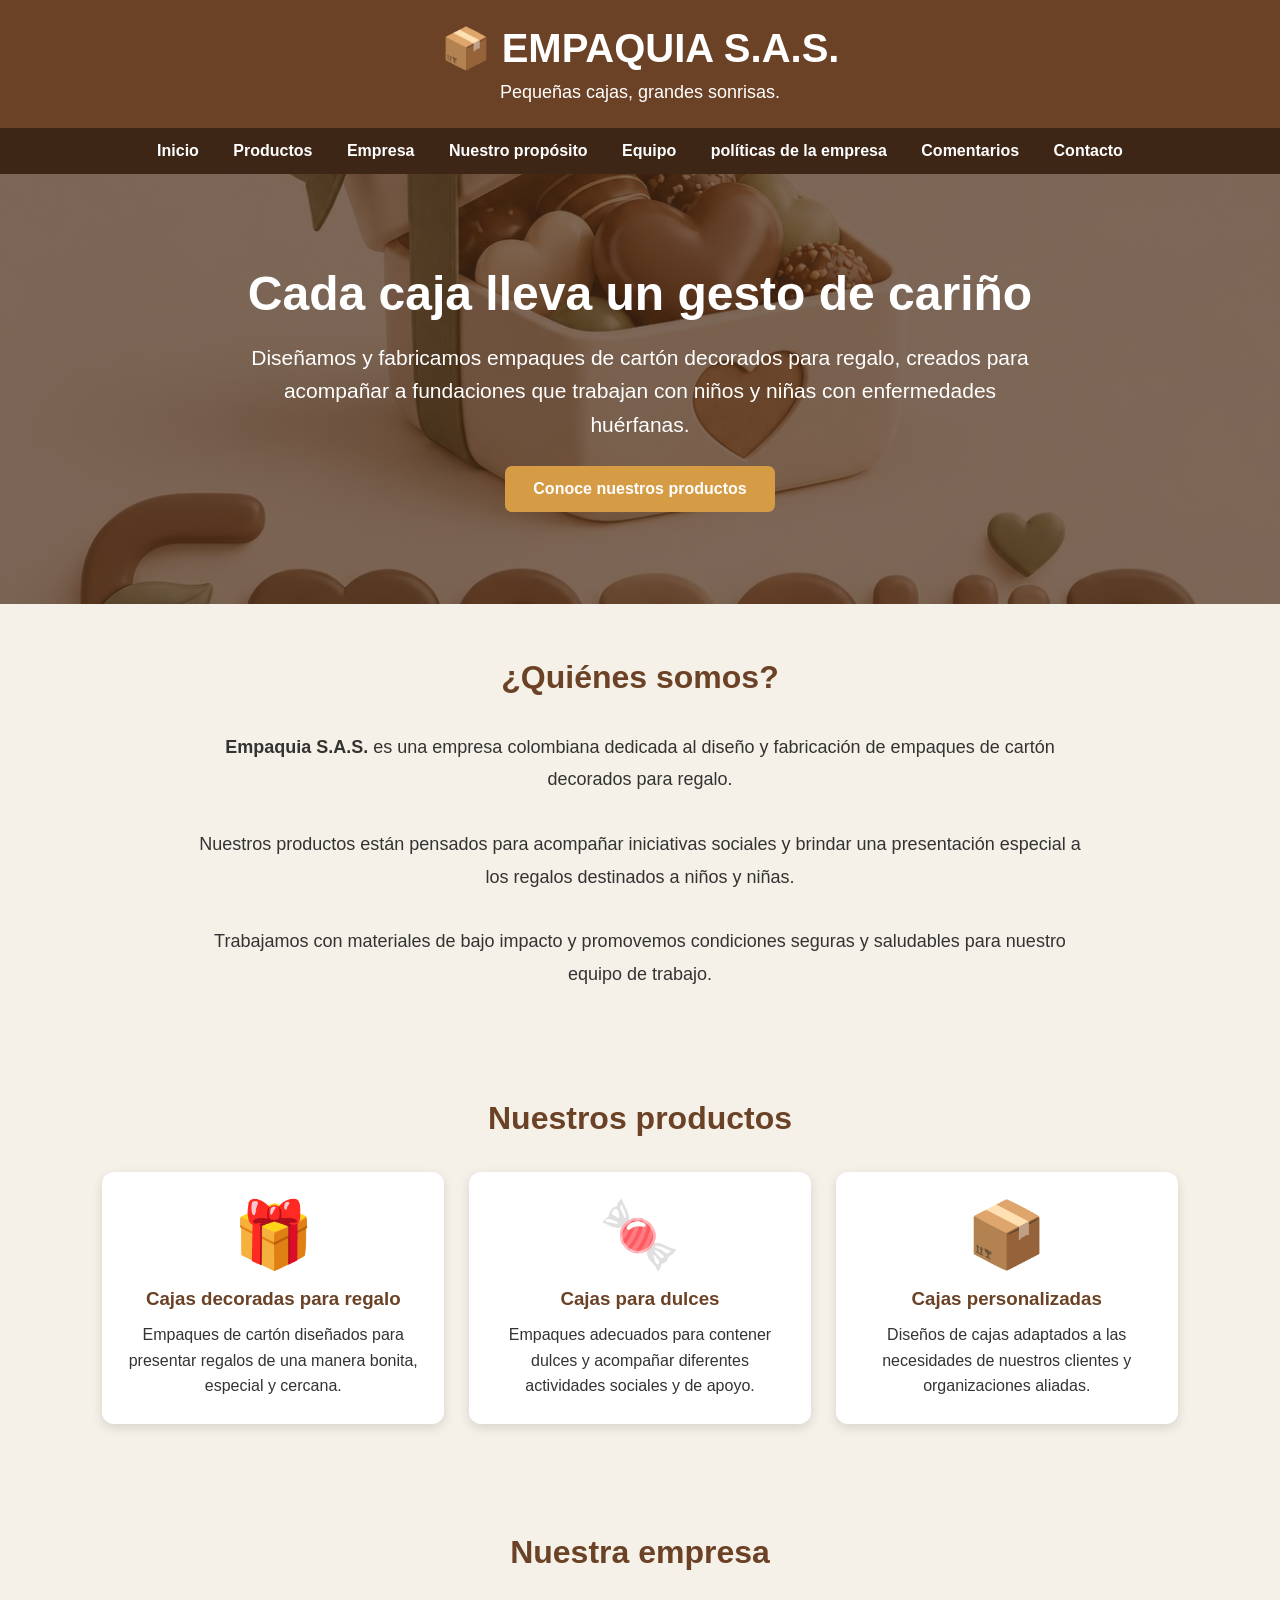
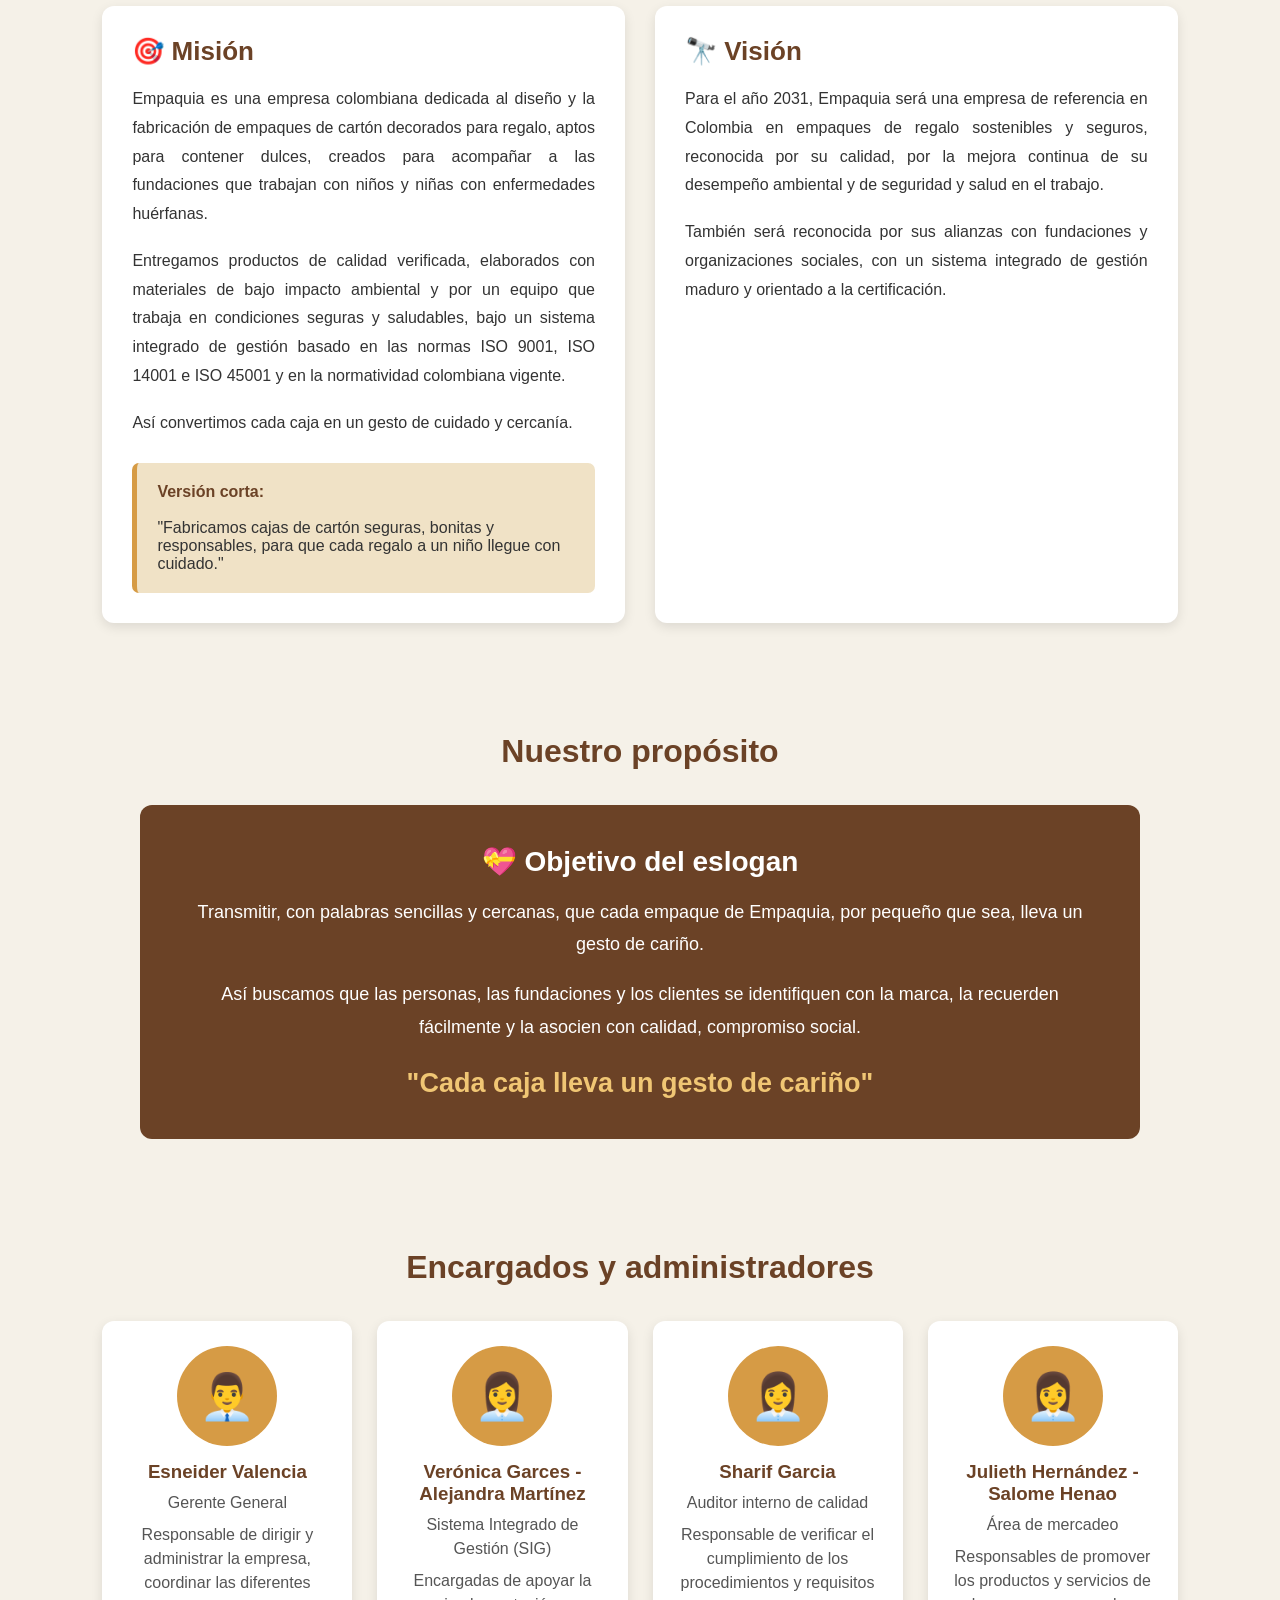
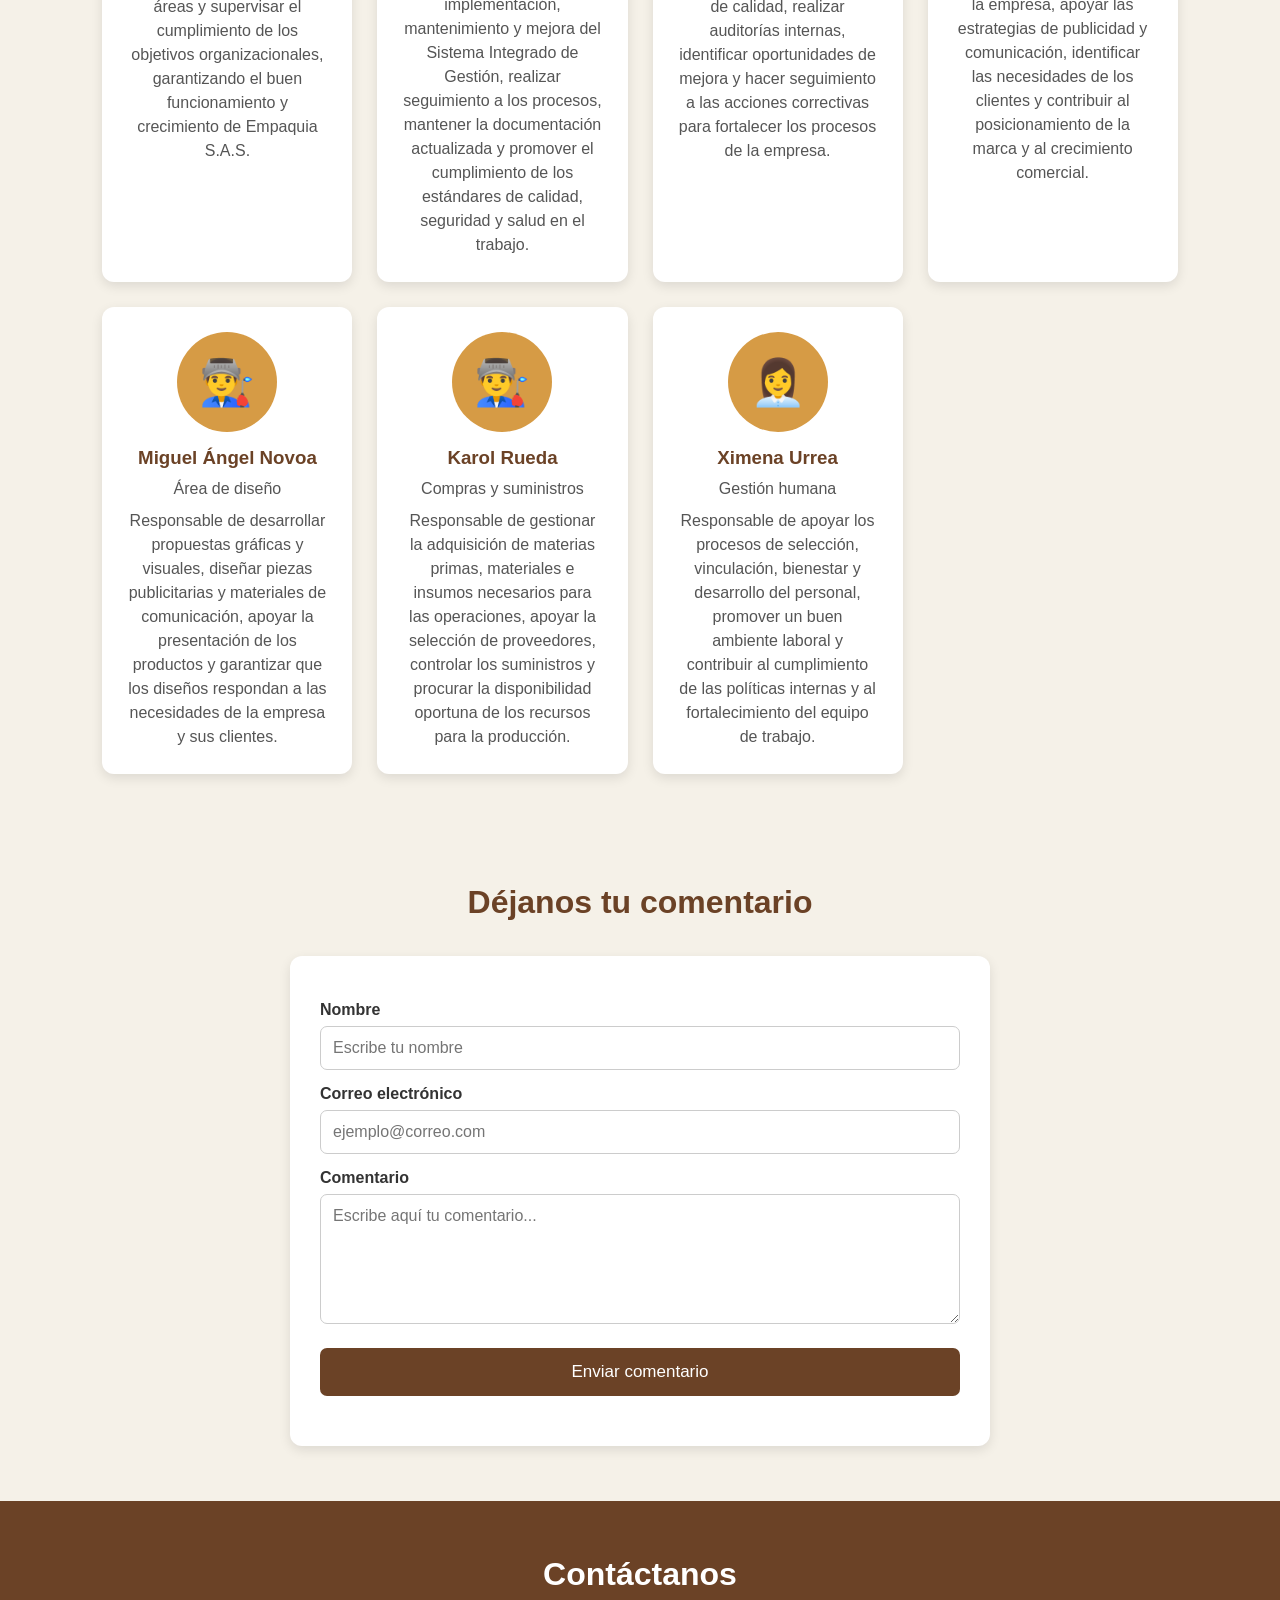
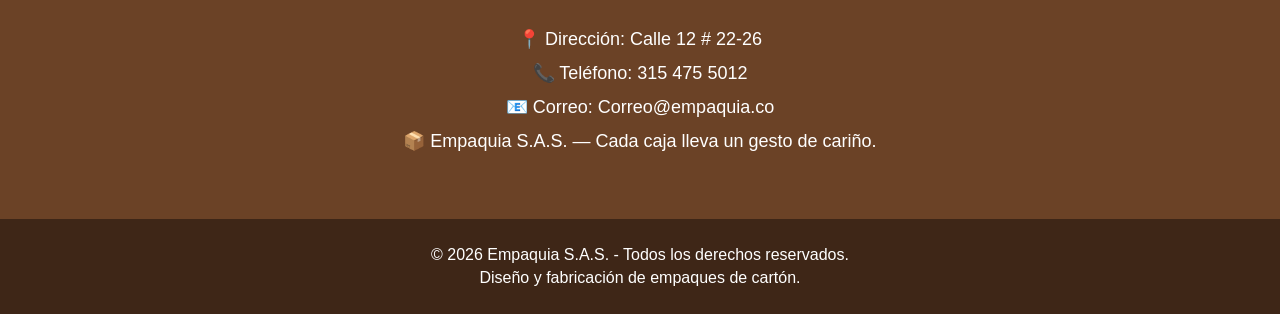
==== commit b3526c7f: "Update index.html" ====
--- a/index.html
+++ b/index.html
@@ -32,7 +32,7 @@
 
         <a href="#personal">Equipo</a>
 
-        <a href="#politicas">políticas de la empresa</a>
+        <a href="politicas.html">políticas de la empresa</a>
 
         <a href="#comentarios">Comentarios</a>
 
@@ -315,8 +315,7 @@
                 </p>
 
                 <p>
-                    Responsable de la dirección y administración
-                    general de Empaquia S.A.S.
+                    Responsable de dirigir y administrar la empresa, coordinar las diferentes áreas y supervisar el cumplimiento de los objetivos organizacionales, garantizando el buen funcionamiento y crecimiento de Empaquia S.A.S.
                 </p>
 
             </div>
@@ -334,21 +333,20 @@
                 </h3>
 
                 <p>
-                    Administradores
-                </p>
-
-                <p>
-                    Encargado de apoyar la gestión administrativa,
-                    organización y atención de los clientes.
-                </p>
-
-            </div>
-
-
-            <div class="persona">
-
-                <div class="foto">
-                    👨‍🏭
+                    Sistema Integrado de Gestión (SIG)
+                </p>
+
+                <p>
+                    Encargadas de apoyar la implementación, mantenimiento y mejora del Sistema Integrado de Gestión, realizar seguimiento a los procesos, mantener la documentación actualizada y promover el cumplimiento de los estándares de calidad, seguridad y salud en el trabajo.
+                </p>
+
+            </div>
+
+
+            <div class="persona">
+
+                <div class="foto">
+                    👩‍💼
                 </div>
 
                 <h3>
@@ -356,20 +354,19 @@
                 </h3>
 
                 <p>
-                    Encargado de producción
-                </p>
-
-                <p>
-                    Responsable de coordinar la elaboración,
-                    calidad y preparación de los pedidos.
-                </p>
-
-            </div>
-
-            <div class="persona">
-
-                <div class="foto">
-                    👨‍🏭
+                    Auditor interno de calidad
+                </p>
+
+                <p>
+                    Responsable de verificar el cumplimiento de los procedimientos y requisitos de calidad, realizar auditorías internas, identificar oportunidades de mejora y hacer seguimiento a las acciones correctivas para fortalecer los procesos de la empresa.
+                </p>
+
+            </div>
+
+            <div class="persona">
+
+                <div class="foto">
+                    👩‍💼
                 </div>
 
                 <h3>
@@ -378,12 +375,11 @@
                 </h3>
 
                 <p>
-                    Mercadeo
-                </p>
-
-                <p>
-                    Responsable de coordinar la elaboración,
-                    calidad y preparación de los pedidos.
+                    Área de mercadeo
+                </p>
+
+                <p>
+                    Responsables de promover los productos y servicios de la empresa, apoyar las estrategias de publicidad y comunicación, identificar las necesidades de los clientes y contribuir al posicionamiento de la marca y al crecimiento comercial.
                 </p>
 
             </div>
@@ -395,25 +391,43 @@
                 </div>
 
                 <h3>
-                    Miguel Novoa -
+                    Miguel Ángel Novoa 
+                </h3>
+
+                <p>
+                    Área de diseño
+                </p>
+
+                <p>
+                    Responsable de desarrollar propuestas gráficas y visuales, diseñar piezas publicitarias y materiales de comunicación, apoyar la presentación de los productos y garantizar que los diseños respondan a las necesidades de la empresa y sus clientes.
+                </p>
+
+            </div>
+
+            <div class="persona">
+
+                <div class="foto">
+                    👨‍🏭
+                </div>
+
+                <h3>
                     Karol Rueda
                 </h3>
 
                 <p>
-                    Encargado de diseño y suministros 
-                </p>
-
-                <p>
-                    Responsable de coordinar la elaboración,
-                    calidad y preparación de los pedidos.
-                </p>
-
-            </div>
-
-            <div class="persona">
-
-                <div class="foto">
-                    🦺
+                    Compras y suministros
+                </p>
+
+                <p>
+                    Responsable de gestionar la adquisición de materias primas, materiales e insumos necesarios para las operaciones, apoyar la selección de proveedores, controlar los suministros y procurar la disponibilidad oportuna de los recursos para la producción.
+                </p>
+
+            </div>
+
+            <div class="persona">
+
+                <div class="foto">
+                    👩‍💼
                 </div>
 
                 <h3>
@@ -421,12 +435,11 @@
                 </h3>
 
                 <p>
-                    Seguridad y Salud en el Trabajo
-                </p>
-
-                <p>
-                    Encargado de promover condiciones de trabajo
-                    seguras y saludables para el equipo.
+                   Gestión humana
+                </p>
+
+                <p>
+                    Responsable de apoyar los procesos de selección, vinculación, bienestar y desarrollo del personal, promover un buen ambiente laboral y contribuir al cumplimiento de las políticas internas y al fortalecimiento del equipo de trabajo.
                 </p>
 
             </div>
--- a/styles.css
+++ b/styles.css
@@ -53,8 +53,8 @@
                 rgba(70, 40, 20, 0.70),
                 rgba(70, 40, 20, 0.70)
             ),
-            url("https://images.unsplash.com/photo-1586528116311-ad8dd3c8310d?auto=format&fit=crop&w=1600&q=80");
-
+            /* url("https://images.unsplash.com/photo-1586528116311-ad8dd3c8310d?auto=format&fit=crop&w=1600&q=80");*/
+               url("IMG-20261009-WA0002.jpg");
             background-size: cover;
             background-position: center;
 
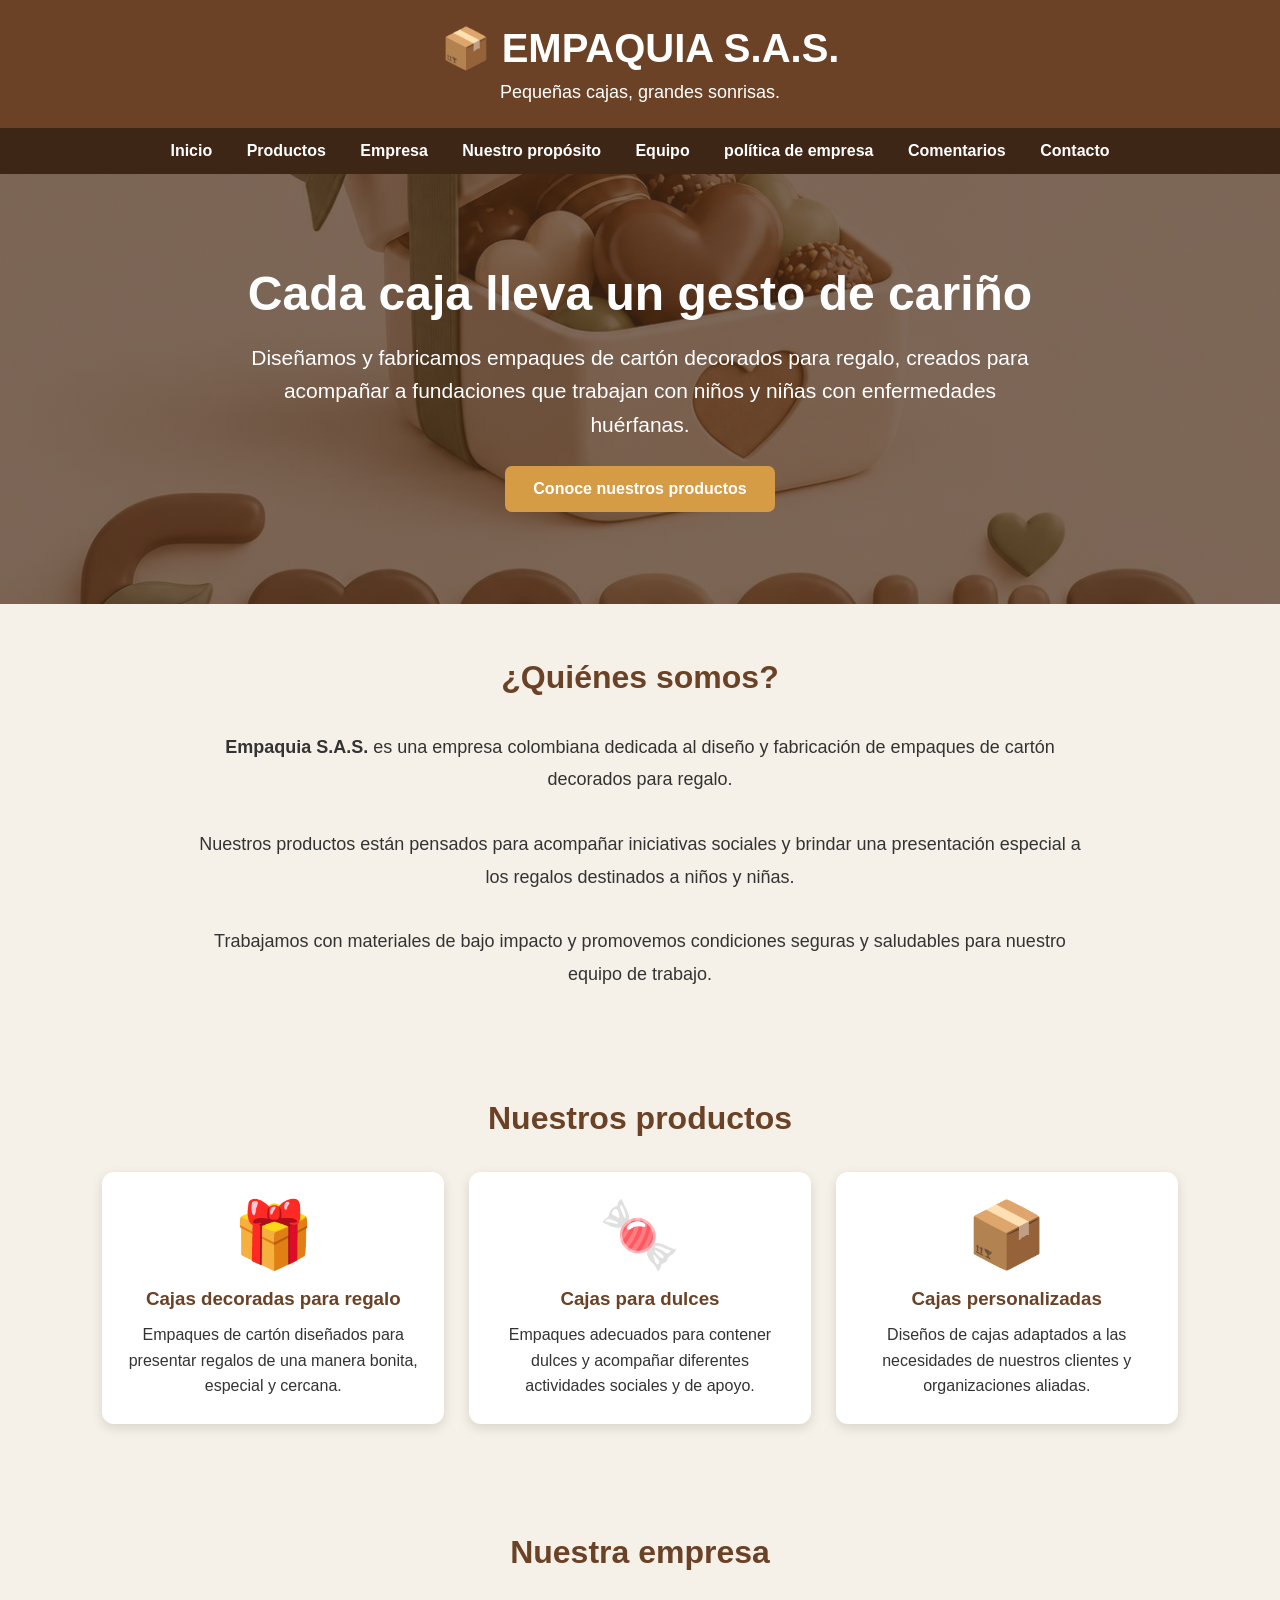
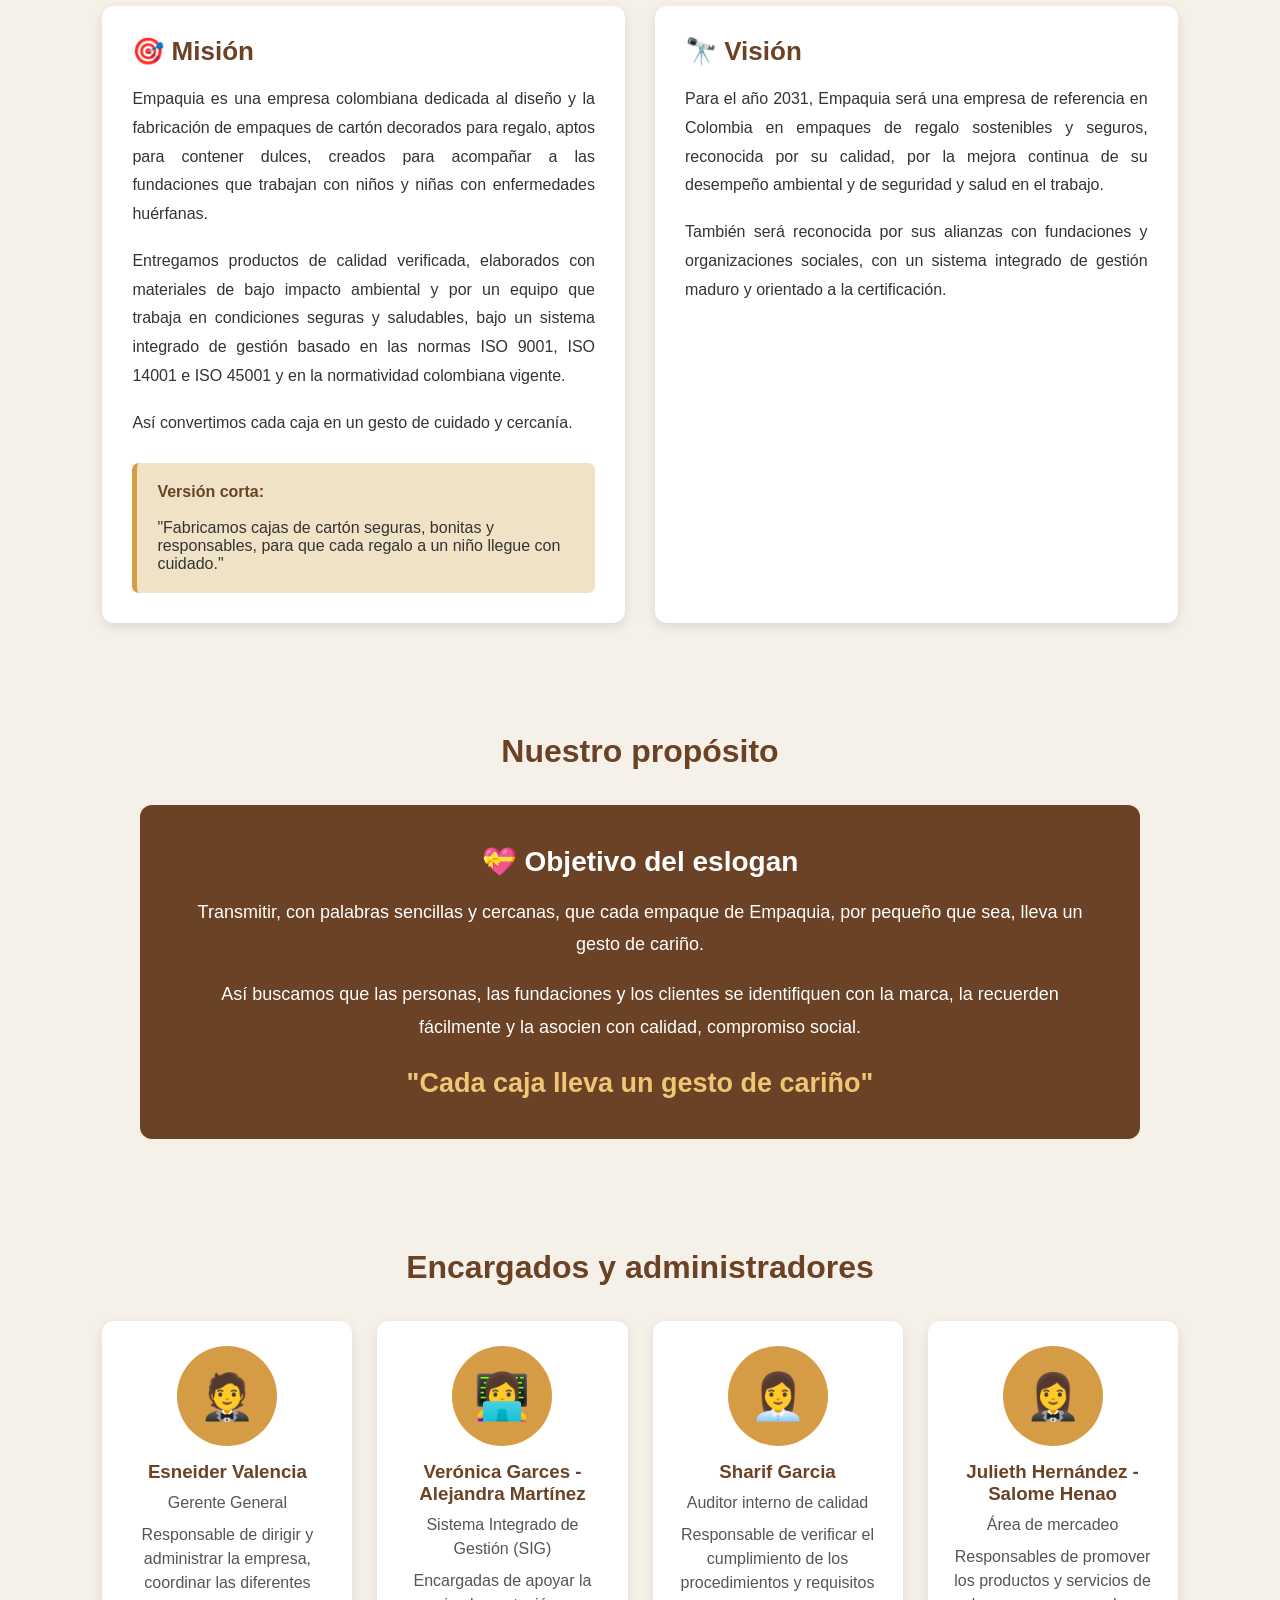
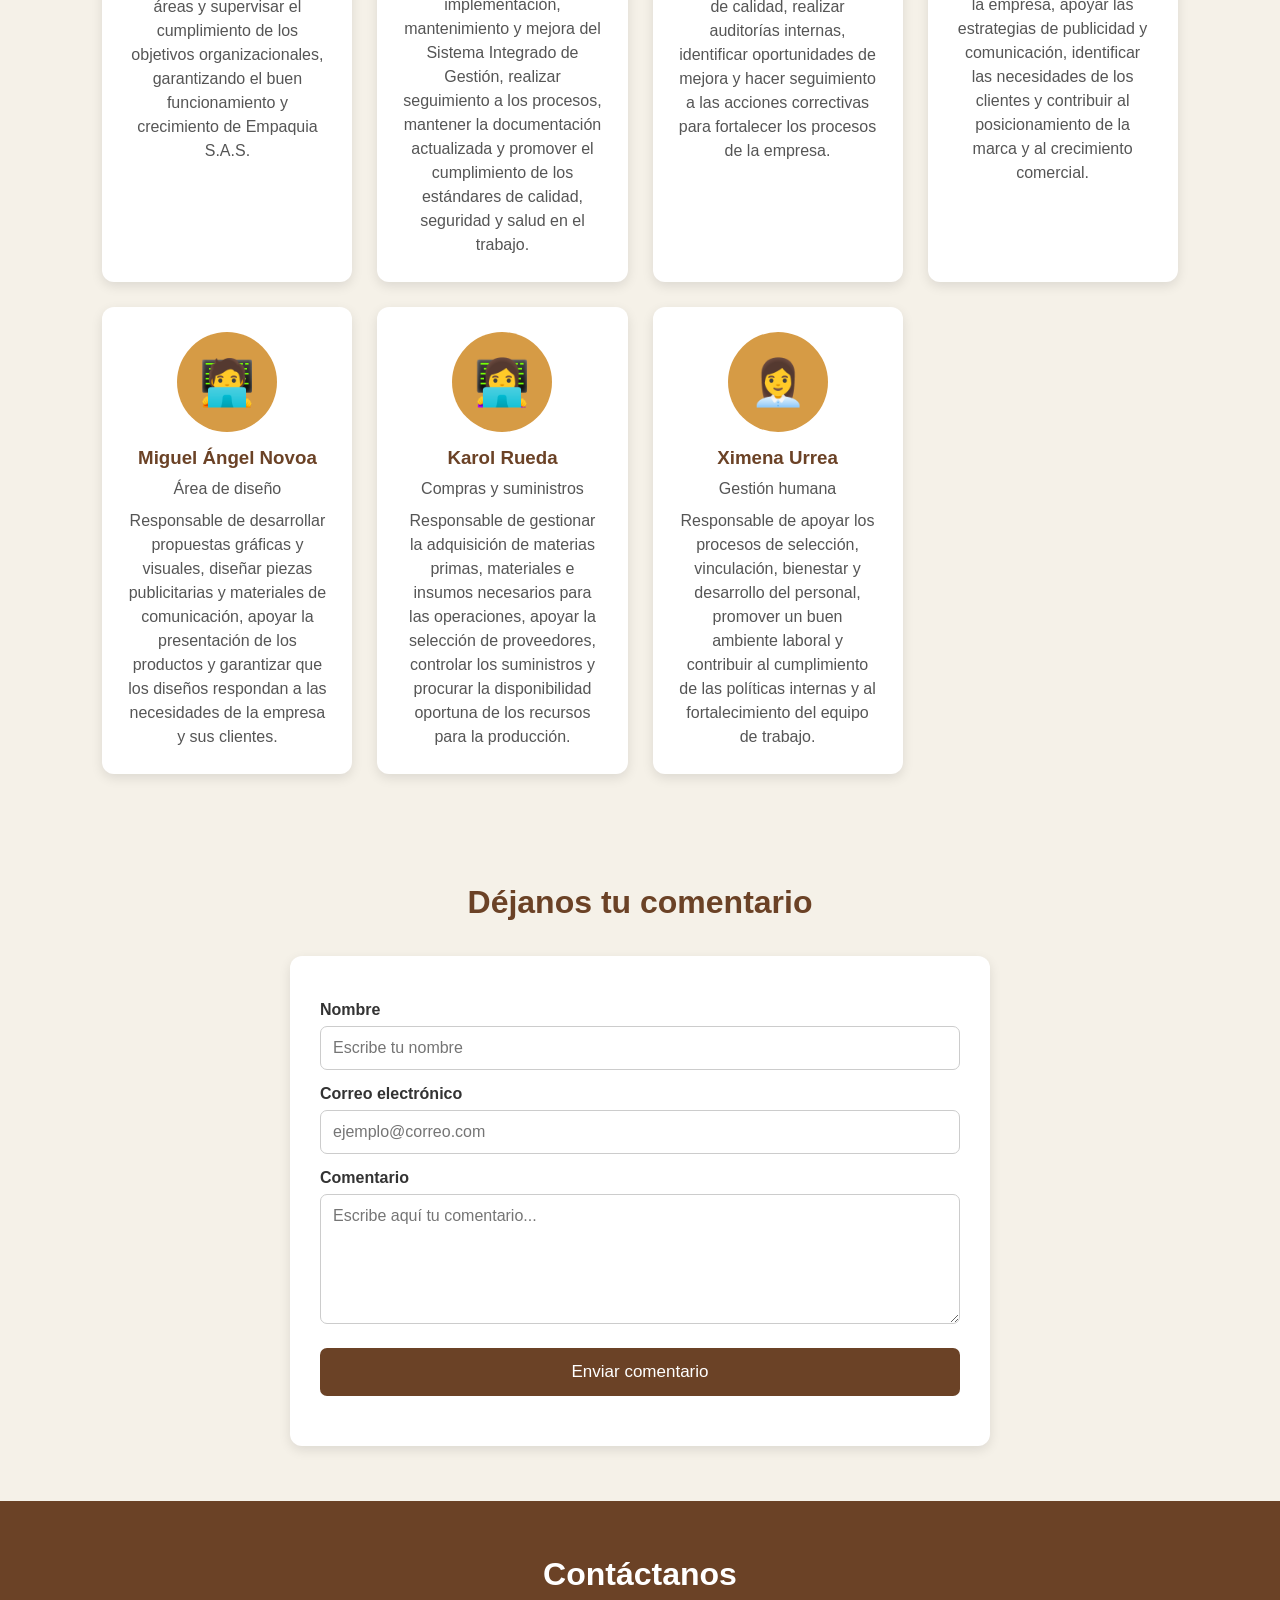
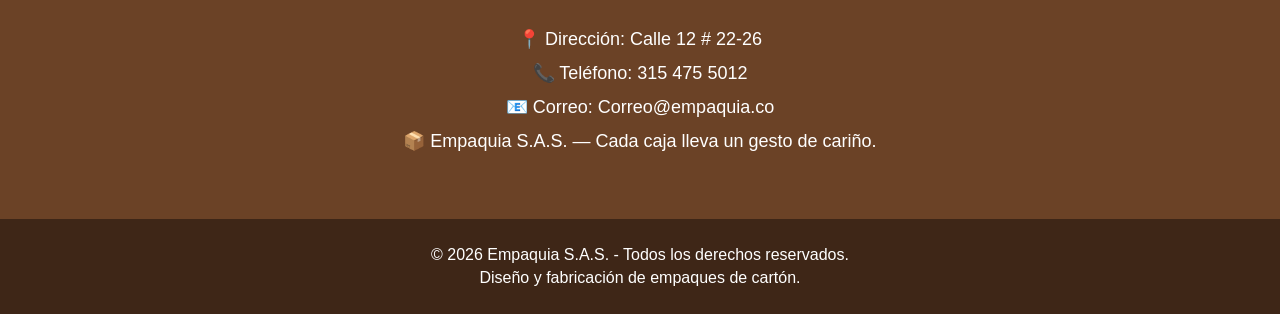
==== commit 4b952abd: "Update index.html" ====
--- a/index.html
+++ b/index.html
@@ -32,7 +32,7 @@
 
         <a href="#personal">Equipo</a>
 
-        <a href="politicas.html">políticas de la empresa</a>
+        <a href="politicas.html">política de empresa</a>
 
         <a href="#comentarios">Comentarios</a>
 
@@ -303,7 +303,7 @@
             <div class="persona">
 
                 <div class="foto">
-                    👨‍💼
+                    🤵
                 </div>
 
                 <h3>
@@ -324,7 +324,7 @@
             <div class="persona">
 
                 <div class="foto">
-                    👩‍💼
+                    👩‍💻
                 </div>
 
                 <h3>
@@ -366,7 +366,7 @@
             <div class="persona">
 
                 <div class="foto">
-                    👩‍💼
+                    🤵‍♀️
                 </div>
 
                 <h3>
@@ -387,7 +387,7 @@
             <div class="persona">
 
                 <div class="foto">
-                    👨‍🏭
+                    🧑‍💻
                 </div>
 
                 <h3>
@@ -407,7 +407,7 @@
             <div class="persona">
 
                 <div class="foto">
-                    👨‍🏭
+                    👩‍💻
                 </div>
 
                 <h3>
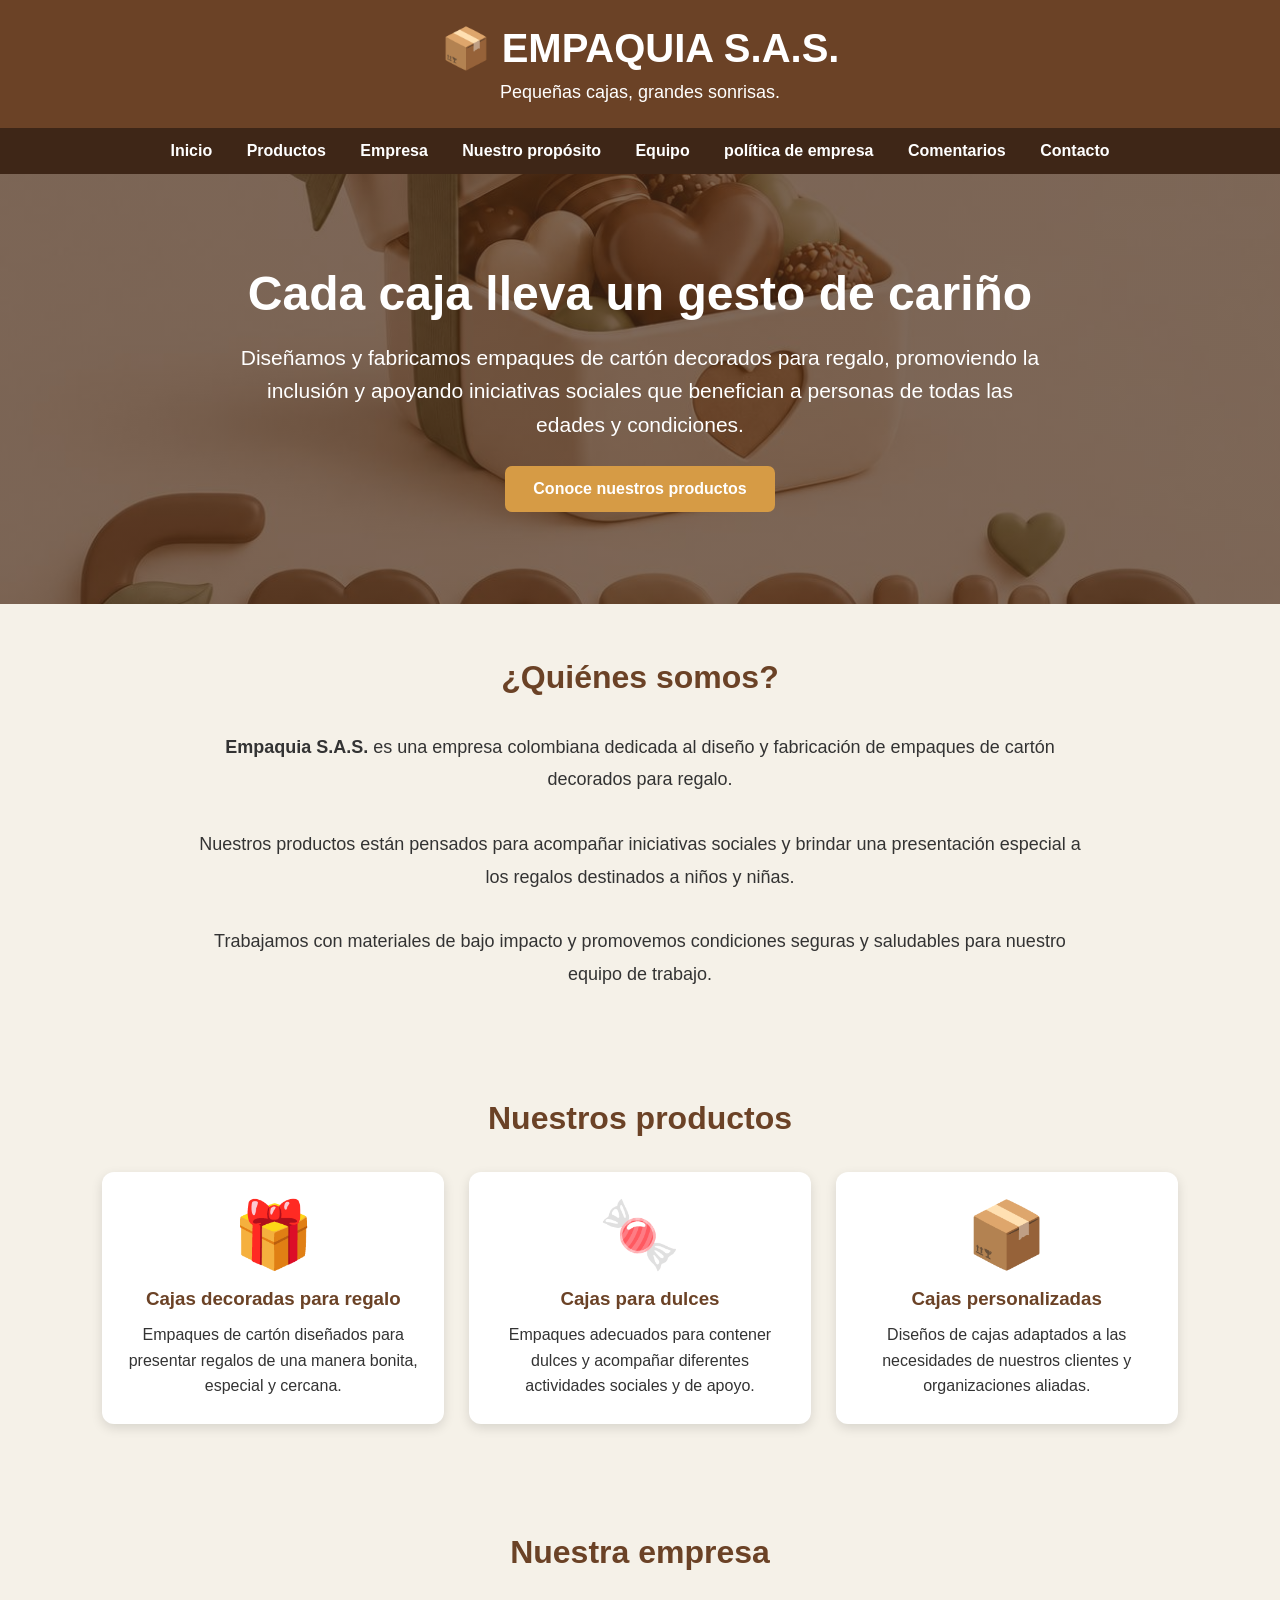
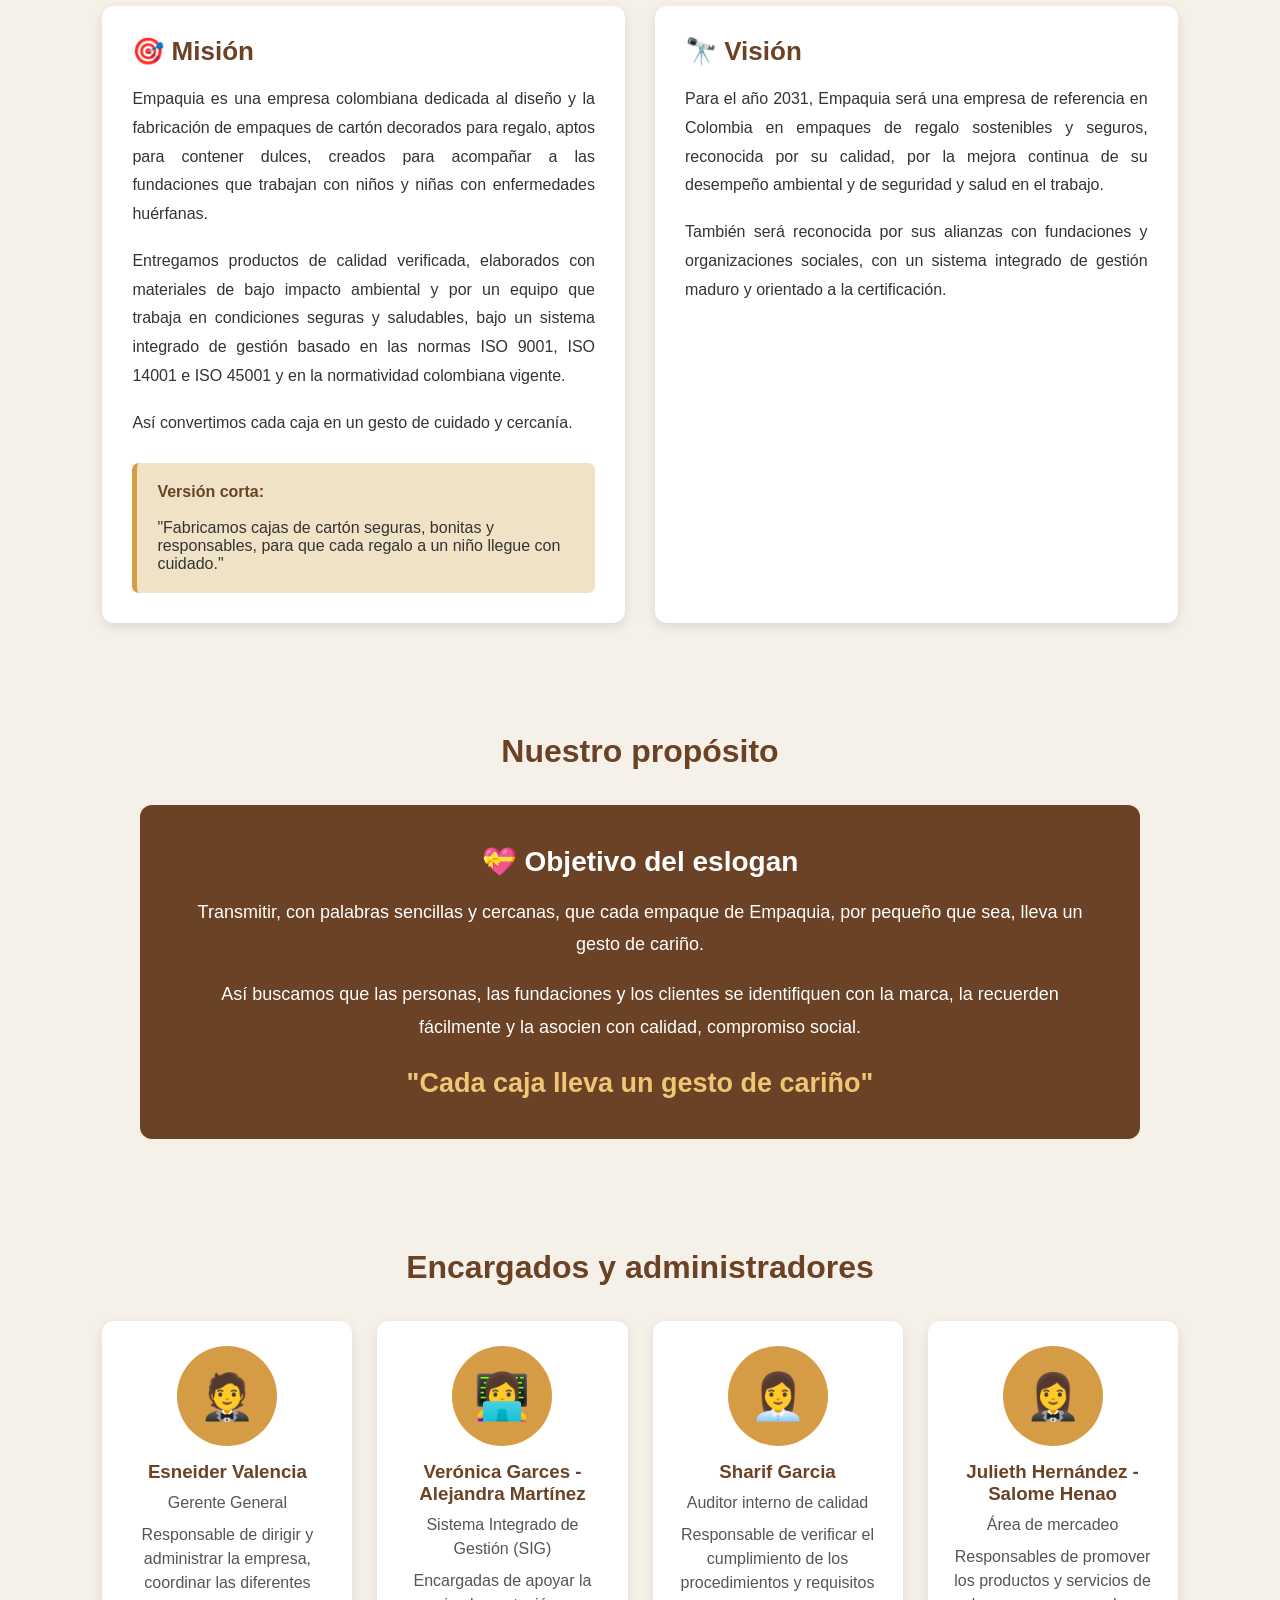
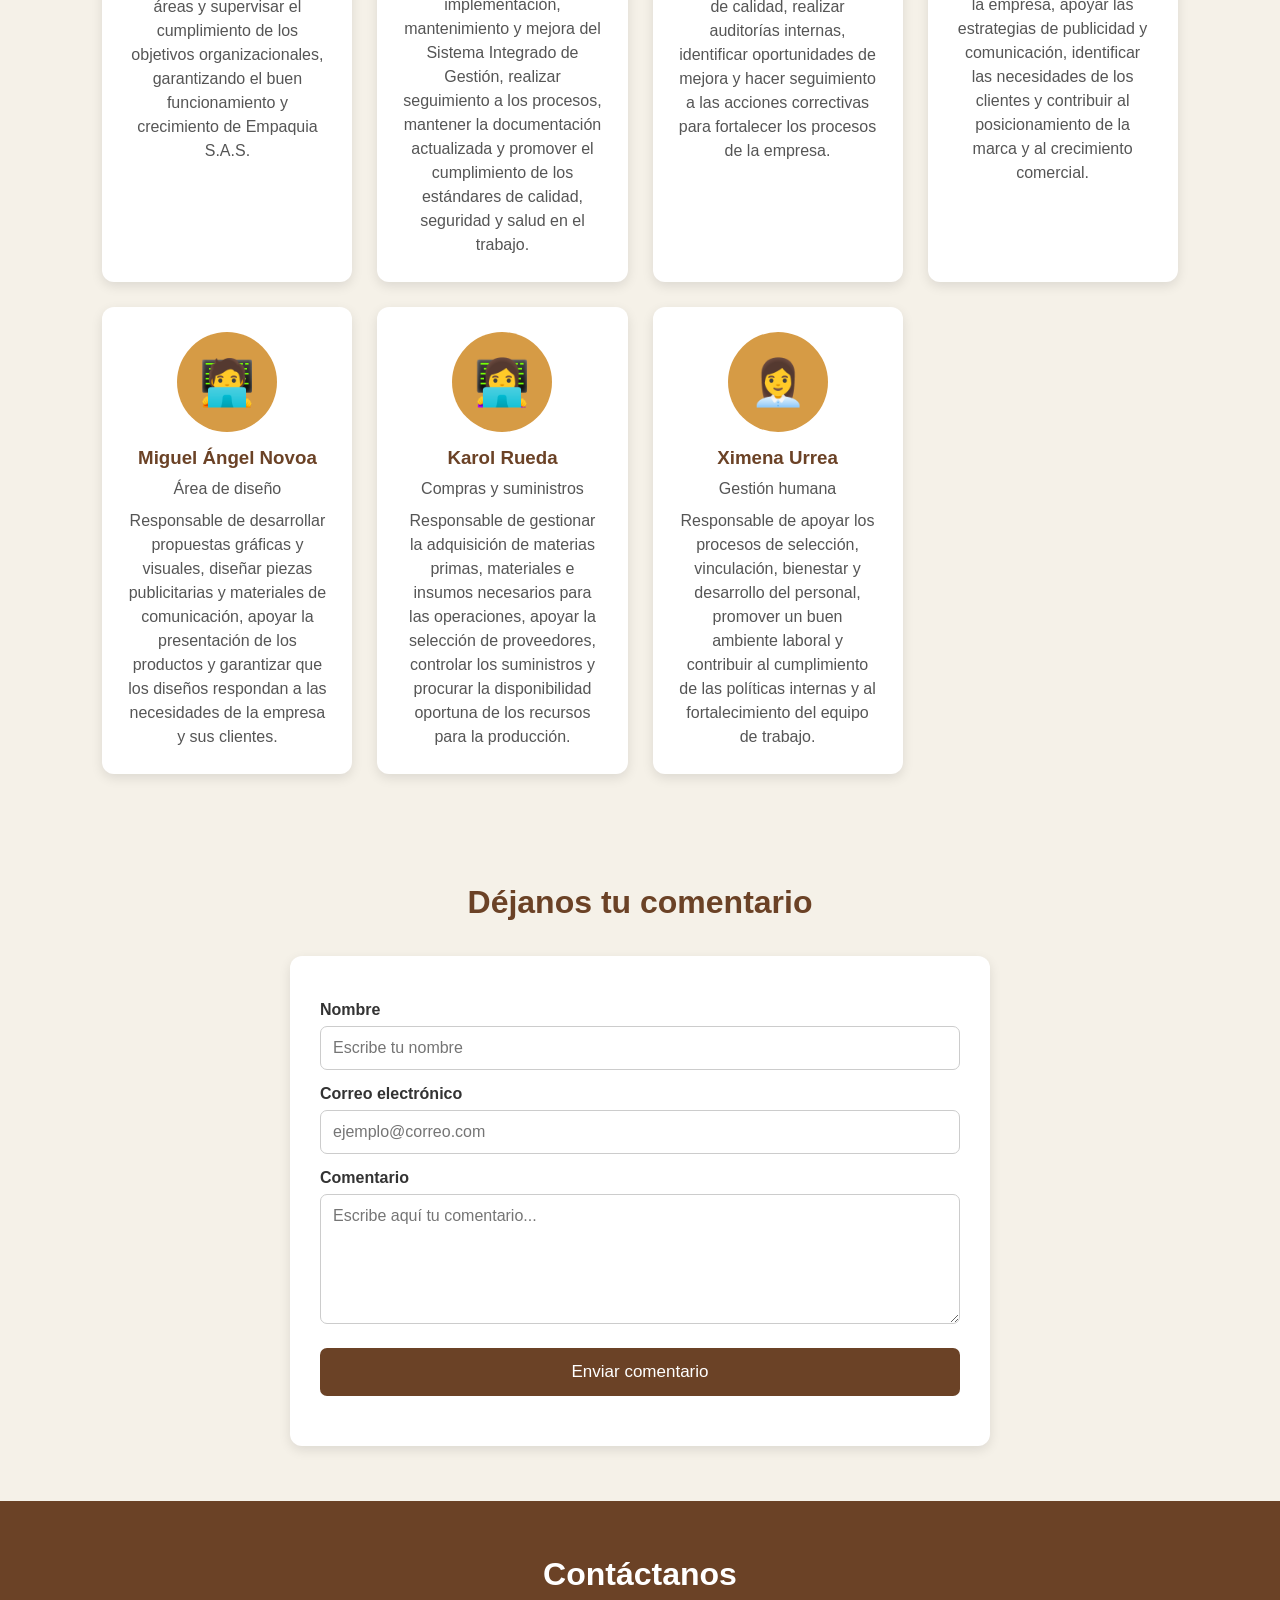
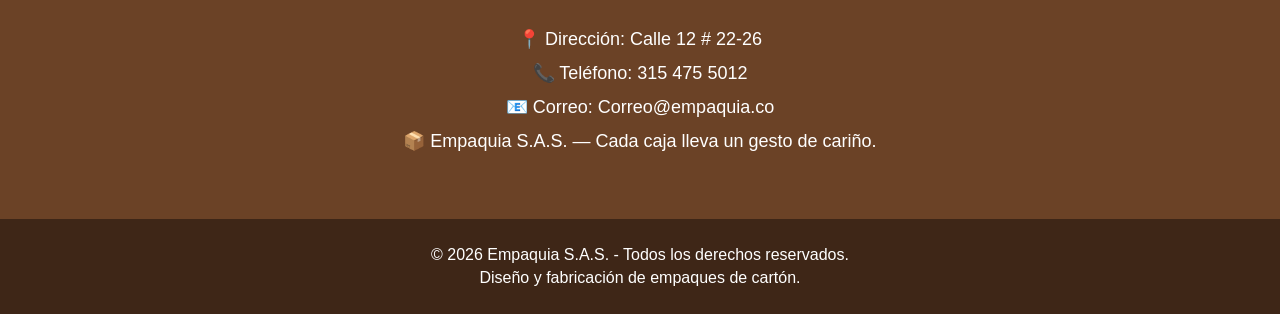
==== commit 31e19d85: "Update index.html" ====
--- a/index.html
+++ b/index.html
@@ -49,10 +49,10 @@
             </h2>
 
             <p>
-                Diseñamos y fabricamos empaques de cartón
-                decorados para regalo, creados para acompañar
-                a fundaciones que trabajan con niños y niñas
-                con enfermedades huérfanas.
+                Diseñamos y fabricamos empaques de cartón decorados
+                para regalo, promoviendo la inclusión y apoyando
+                iniciativas sociales que benefician a personas de
+                todas las edades y condiciones.
             </p>
 
             <a href="#productos" class="boton">
